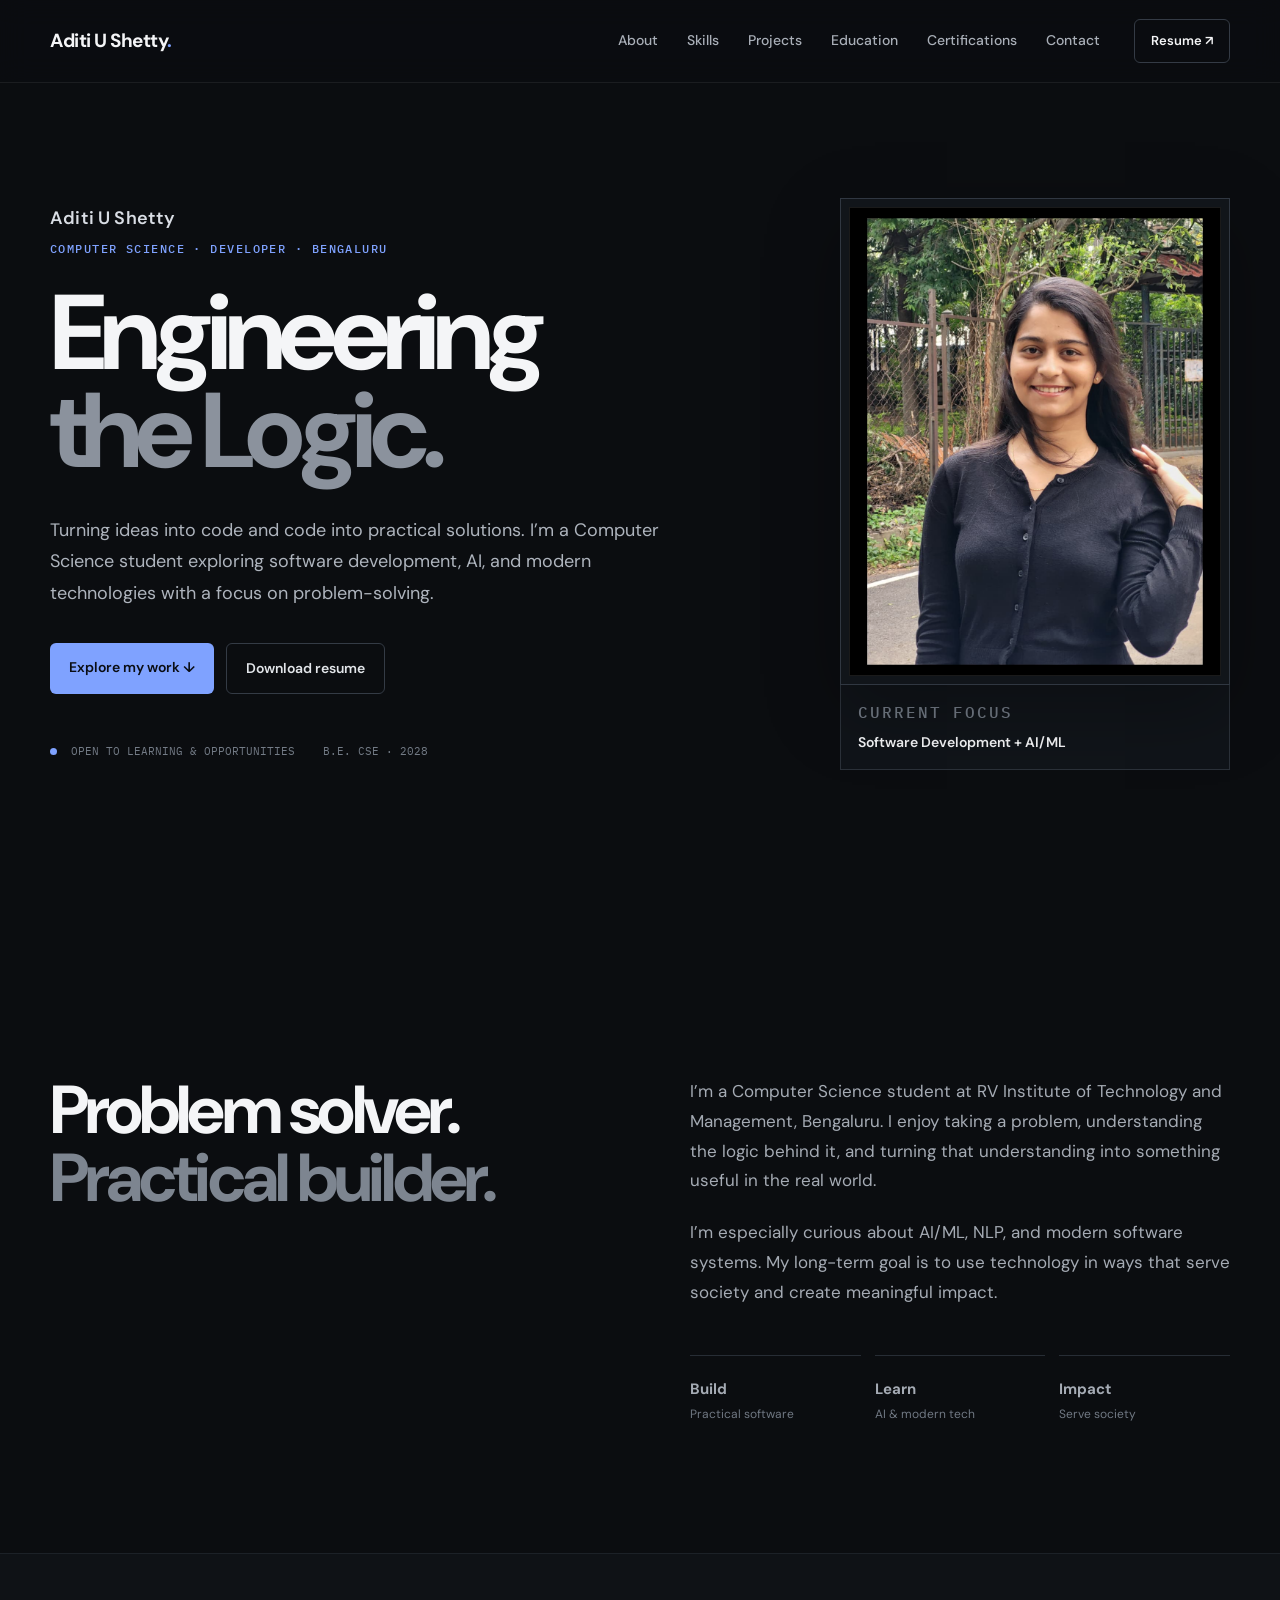
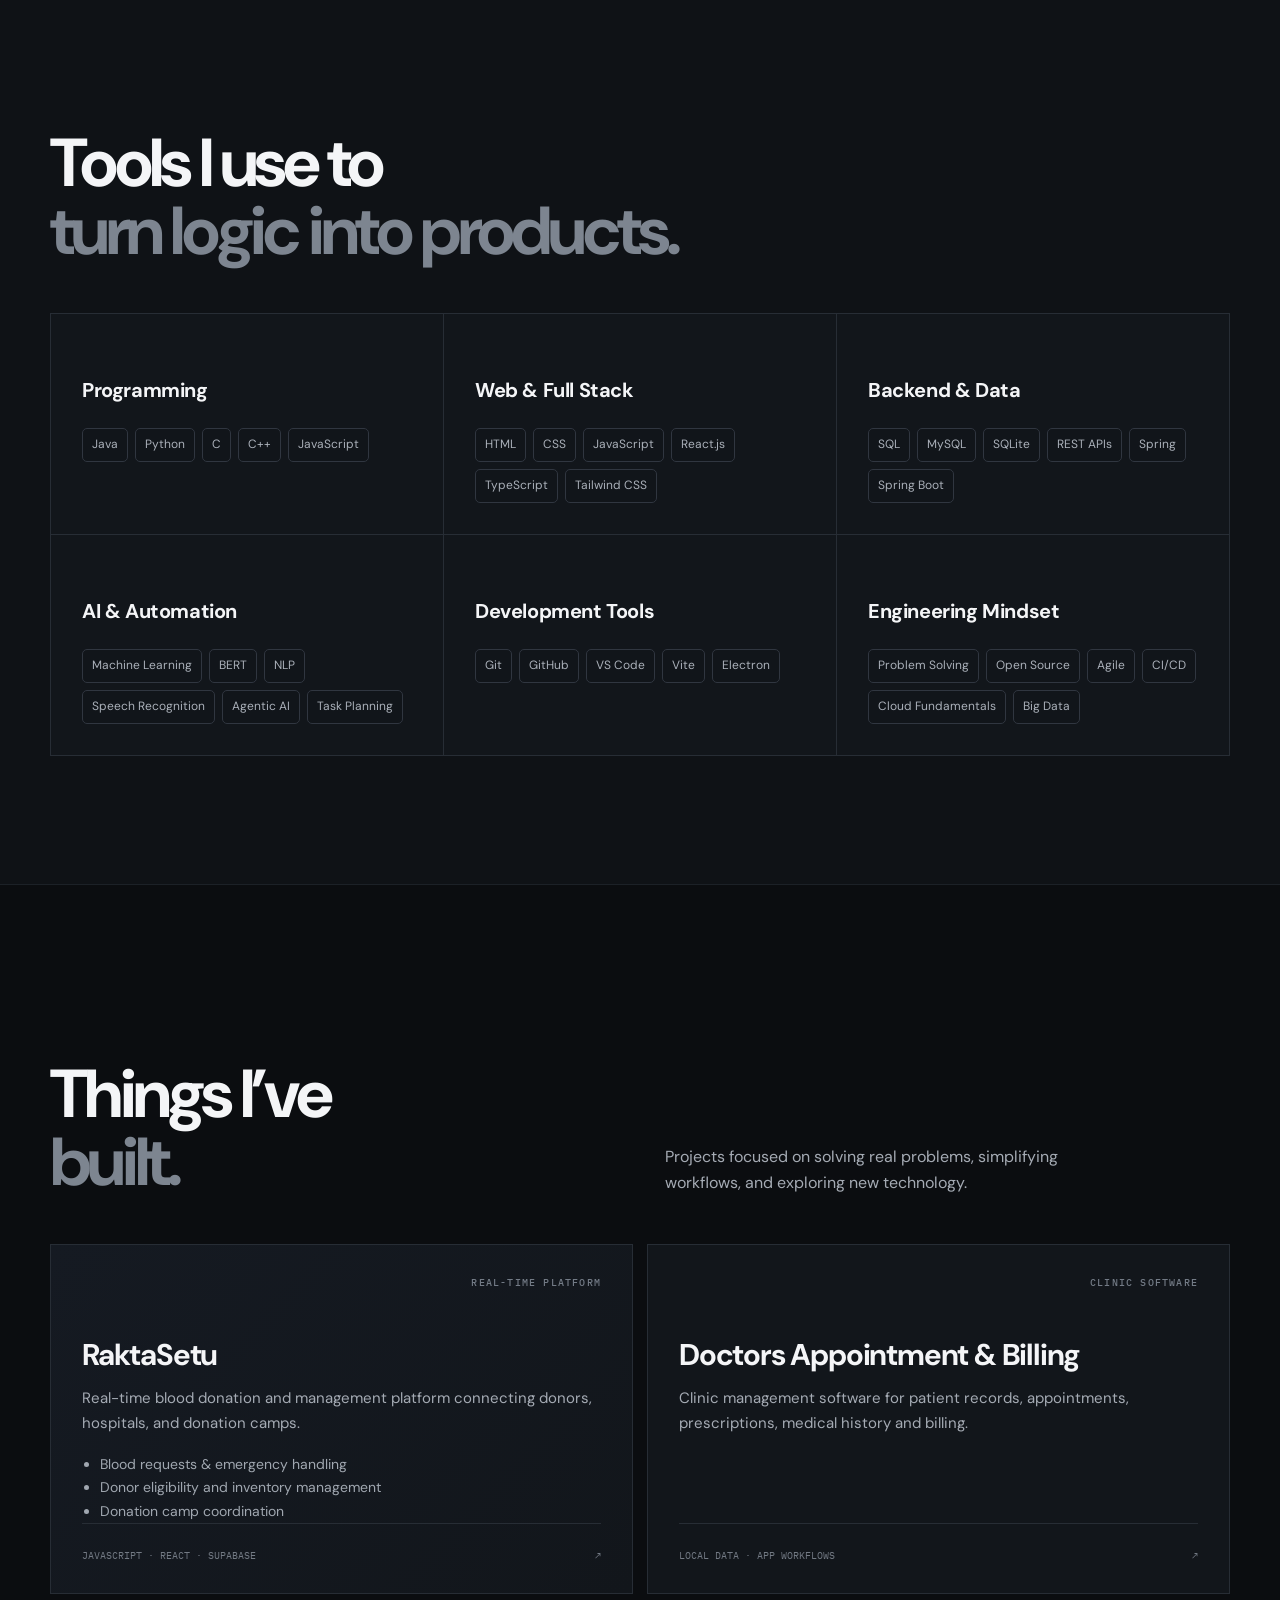
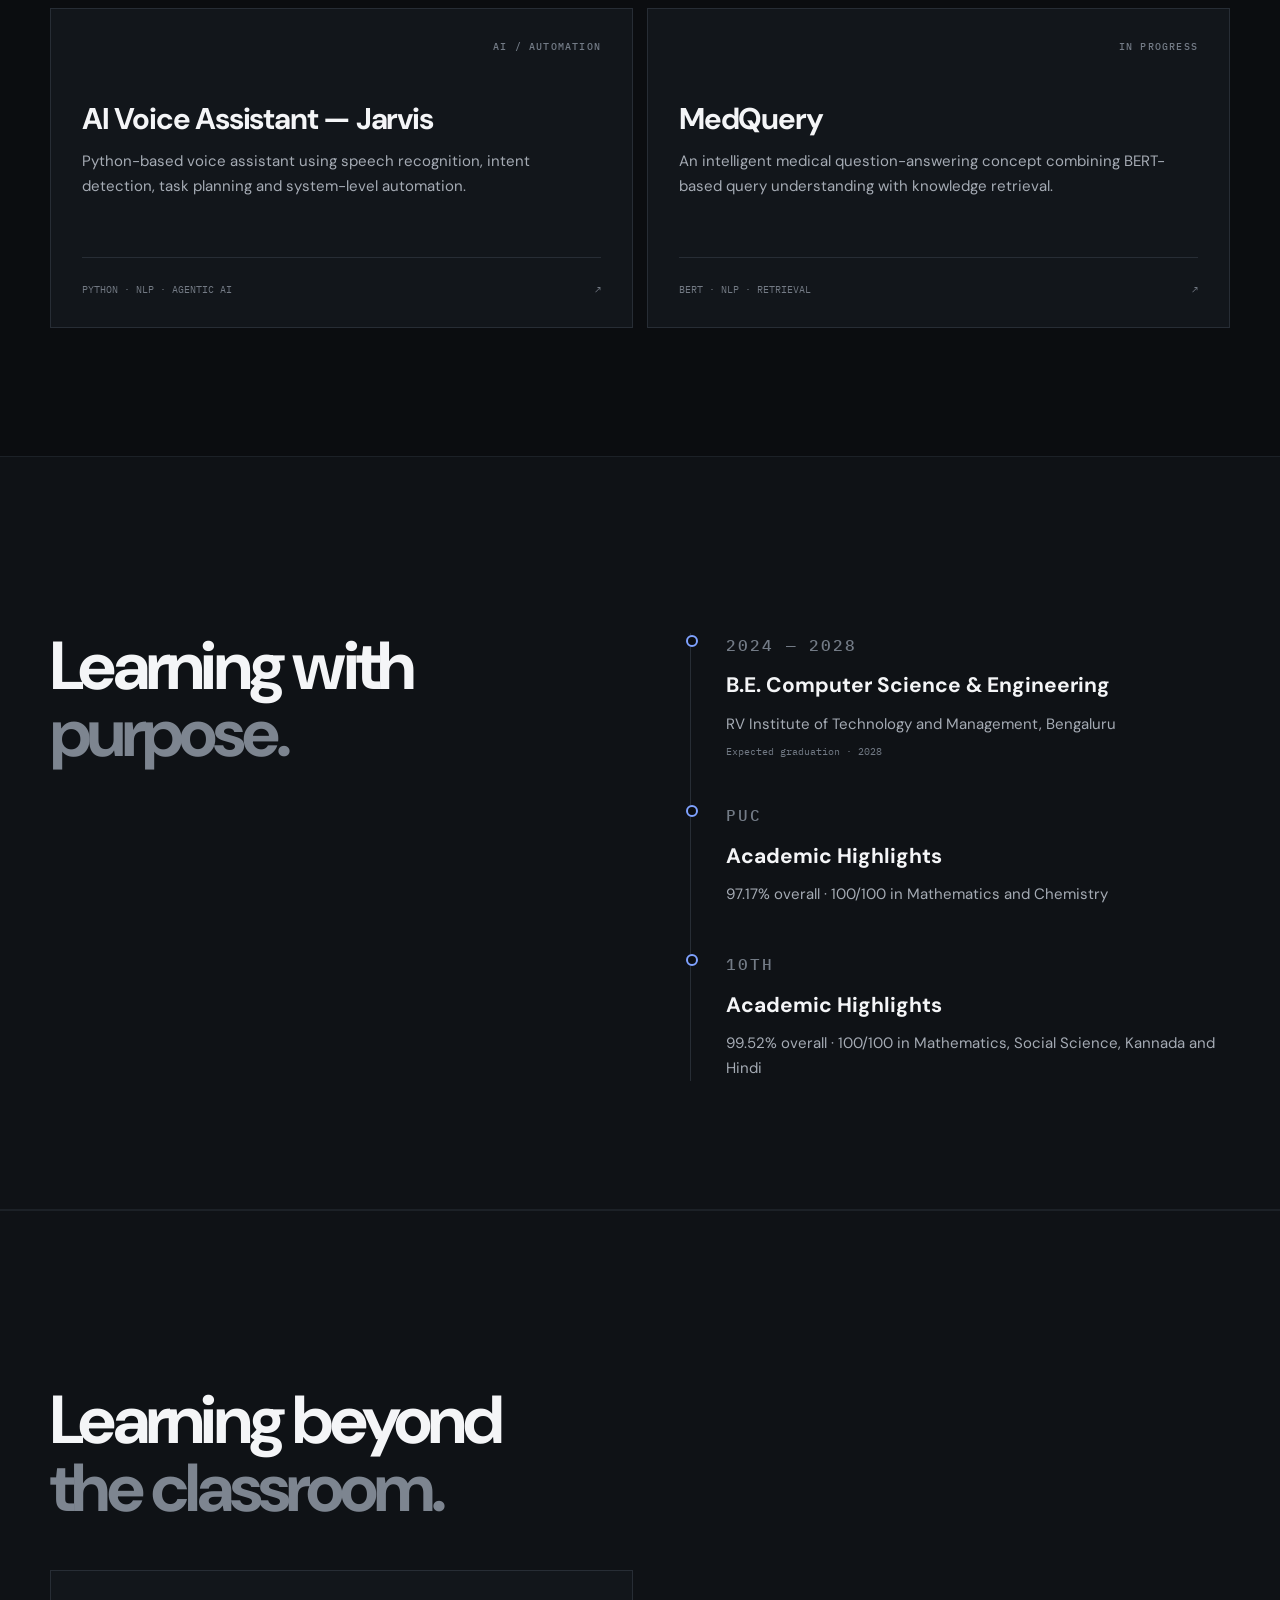
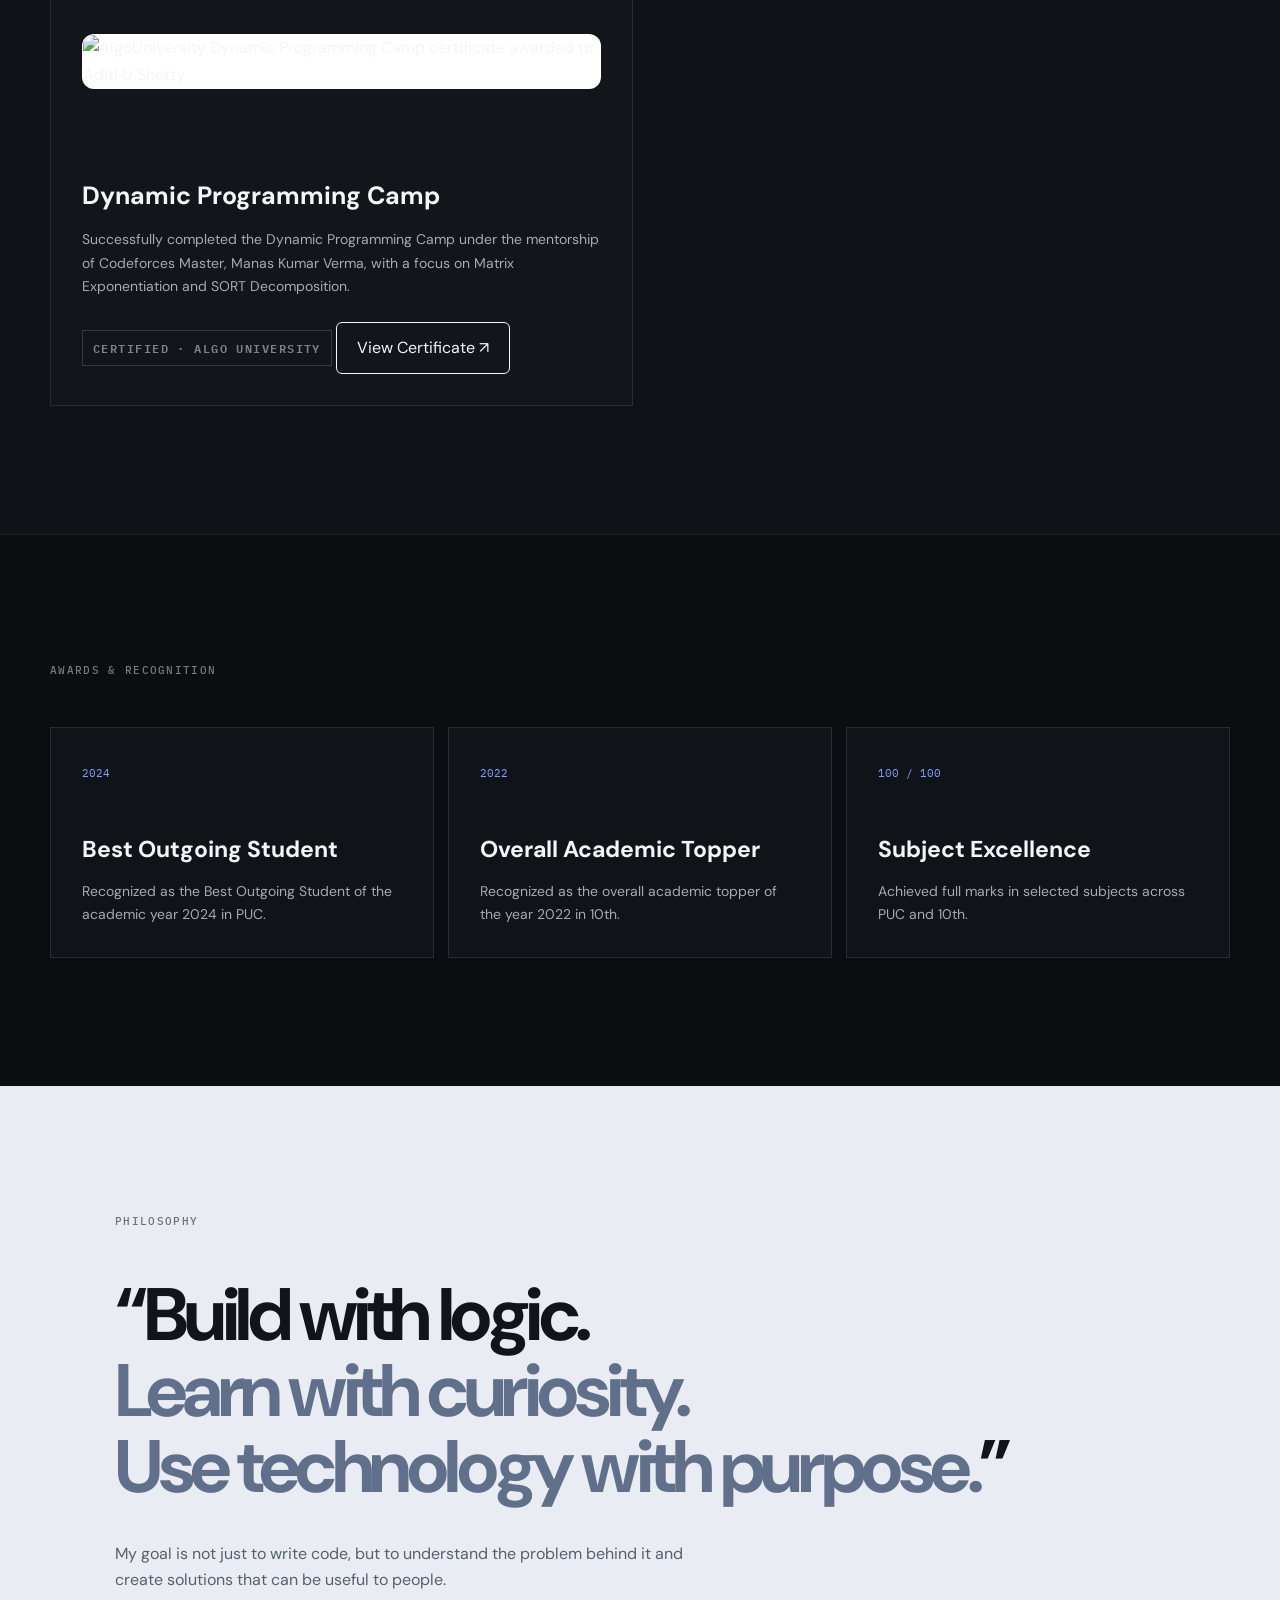
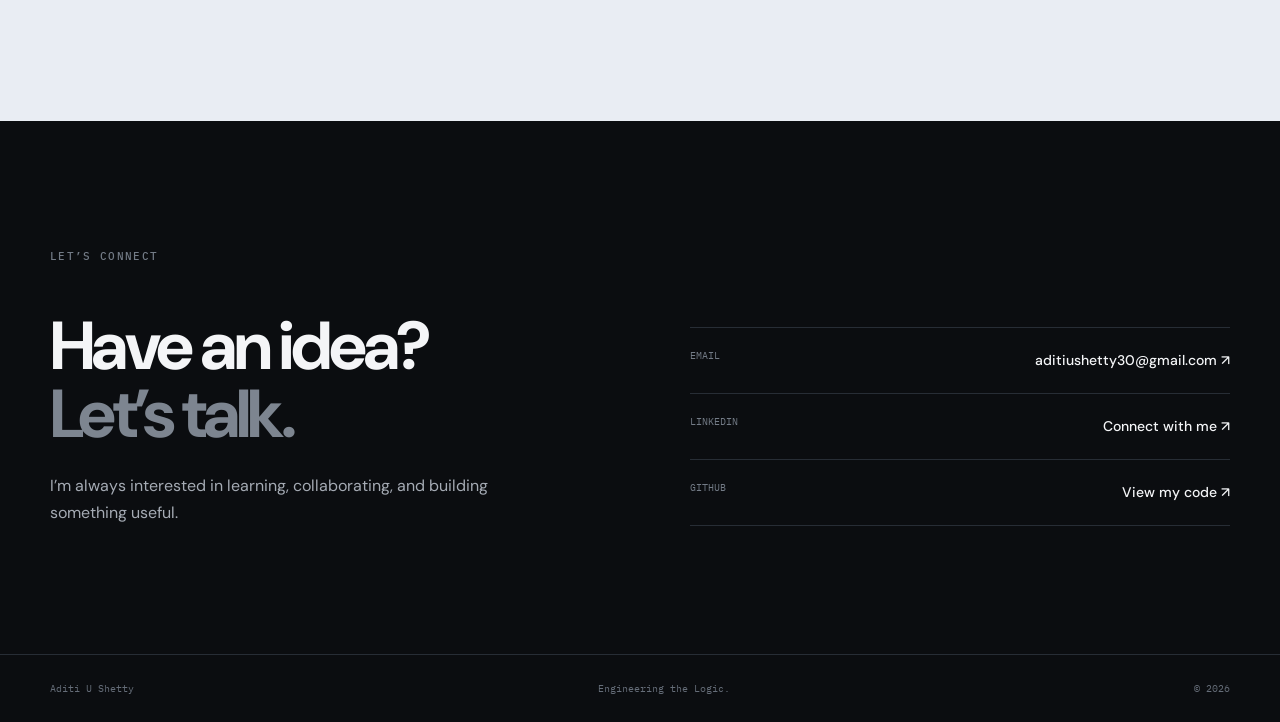
==== index.html @ 5ce0d996 "Add files via upload" ====
<!DOCTYPE html>
<html lang="en">
<head>
  <meta charset="UTF-8">
  <meta name="viewport" content="width=device-width, initial-scale=1.0">
  <meta name="description" content="Aditi U Shetty — Computer Science student and developer building practical software solutions.">
  <title>Aditi U Shetty | Developer</title>
  <link rel="preconnect" href="https://fonts.googleapis.com">
  <link rel="preconnect" href="https://fonts.gstatic.com" crossorigin>
  <link href="https://fonts.googleapis.com/css2?family=IBM+Plex+Mono:wght@400;500&family=DM+Sans:wght@400;500;600;700&display=swap" rel="stylesheet">
  <link rel="stylesheet" href="style.css">
</head>
<body>
  <div class="noise"></div>

  <header class="nav-wrap">
    <nav class="nav container">
      <a class="brand" href="#home">Aditi U Shetty<span>.</span></a>
      <button class="menu-btn" aria-label="Open navigation">☰</button>
      <div class="nav-links">
        <a href="#about">About</a>
        <a href="#skills">Skills</a>
        <a href="#projects">Projects</a>
        <a href="#education">Education</a>
        <a href="#certifications">Certifications</a>
        <a href="#contact">Contact</a>
      </div>
      <a class="nav-resume" href="Aditi_U_Shetty_Resume.pdf" download>Resume ↗</a>
    </nav>
  </header>

  <main>
    <section id="home" class="hero container">
      <div class="hero-copy reveal">
        <p class="hero-name">Aditi U Shetty</p>
        <p class="eyebrow">COMPUTER SCIENCE · DEVELOPER · BENGALURU</p>
        <h1>Engineering<br><span>the Logic.</span></h1>
        <p class="hero-text">
          Turning ideas into code and code into practical solutions.
          I’m a Computer Science student exploring software development,
          AI, and modern technologies with a focus on problem-solving.
        </p>
        <div class="hero-actions">
          <a class="button primary" href="#projects">Explore my work <span>↓</span></a>
          <a class="button ghost" href="Aditi_U_Shetty_Resume.pdf" download>Download resume</a>
        </div>
        <div class="hero-meta">
          <span><i></i> Open to learning & opportunities</span>
          <span>B.E. CSE · 2028</span>
        </div>
      </div>

      <div class="hero-side reveal">
        <div class="profile-frame">
          <div class="profile-photo">
            <img src="profile.jpg" alt="Aditi U Shetty">
          </div>
        </div>
        <div class="mini-card">
          <span class="mini-label">CURRENT FOCUS</span>
          <strong>Software Development + AI/ML</strong>
        </div>
      </div>
    </section>

    <section id="about" class="section container">
      <div class="section-label"></div>
      <div class="about-grid">
        <div>
          <h2>Problem solver.<br><em>Practical builder.</em></h2>
        </div>
        <div class="about-copy">
          <p>
            I’m a Computer Science student at RV Institute of Technology and Management,
            Bengaluru. I enjoy taking a problem, understanding the logic behind it,
            and turning that understanding into something useful in the real world.
          </p>
          <p>
            I’m especially curious about AI/ML, NLP, and modern software systems.
            My long-term goal is to use technology in ways that serve society and create
            meaningful impact.
          </p>
          <div class="about-facts">
            <div><span></span><strong>Build</strong><small>Practical software</small></div>
            <div><span></span><strong>Learn</strong><small>AI & modern tech</small></div>
            <div><span></span><strong>Impact</strong><small>Serve society</small></div>
          </div>
        </div>
      </div>
    </section>

    <section id="skills" class="section section-alt">
      <div class="container">
        <div class="section-label"></div>
        <div class="section-heading">
          <h2>Tools I use to<br><em>turn logic into products.</em></h2>
        </div>

        <div class="skill-grid">
          <article class="skill-card reveal">
            <span class="card-num"></span>
            <h3>Programming</h3>
            <div class="tags"><span>Java</span><span>Python</span><span>C</span><span>C++</span><span>JavaScript</span></div>
          </article>
          <article class="skill-card reveal">
            <span class="card-num"></span>
            <h3>Web & Full Stack</h3>
            <div class="tags"><span>HTML</span><span>CSS</span><span>JavaScript</span><span>React.js</span><span>TypeScript</span><span>Tailwind CSS</span></div>
          </article>
          <article class="skill-card reveal">
            <span class="card-num"></span>
            <h3>Backend & Data</h3>
            <div class="tags"><span>SQL</span><span>MySQL</span><span>SQLite</span><span>REST APIs</span><span>Spring</span><span>Spring Boot</span></div>
          </article>
          <article class="skill-card reveal">
            <span class="card-num"></span>
            <h3>AI & Automation</h3>
            <div class="tags"><span>Machine Learning</span><span>BERT</span><span>NLP</span><span>Speech Recognition</span><span>Agentic AI</span><span>Task Planning</span></div>
          </article>
          <article class="skill-card reveal">
            <span class="card-num"></span>
            <h3>Development Tools</h3>
            <div class="tags"><span>Git</span><span>GitHub</span><span>VS Code</span><span>Vite</span><span>Electron</span></div>
          </article>
          <article class="skill-card reveal">
            <span class="card-num"></span>
            <h3>Engineering Mindset</h3>
            <div class="tags"><span>Problem Solving</span><span>Open Source</span><span>Agile</span><span>CI/CD</span><span>Cloud Fundamentals</span><span>Big Data</span></div>
          </article>
        </div>
      </div>
    </section>

    <section id="projects" class="section container">
      <div class="section-label"></div>
      <div class="section-heading project-heading">
        <div>
          <h2>Things I’ve<br><em>built.</em></h2>
        </div>
        <p>Projects focused on solving real problems, simplifying workflows, and exploring new technology.</p>
      </div>

      <div class="projects">
        <article class="project-card featured reveal">
          <div class="project-top"><span></span><span>REAL-TIME PLATFORM</span></div>
          <h3>RaktaSetu</h3>
          <p>Real-time blood donation and management platform connecting donors, hospitals, and donation camps.</p>
          <ul>
            <li>Blood requests & emergency handling</li>
            <li>Donor eligibility and inventory management</li>
            <li>Donation camp coordination</li>
          </ul>
          <div class="project-bottom"><span>JavaScript · React · Supabase</span><span>↗</span></div>
        </article>

        <article class="project-card reveal">
          <div class="project-top"><span></span><span>CLINIC SOFTWARE</span></div>
          <h3>Doctors Appointment & Billing</h3>
          <p>Clinic management software for patient records, appointments, prescriptions, medical history and billing.</p>
          <div class="project-bottom"><span>Local data · App workflows</span><span>↗</span></div>
        </article>

        <article class="project-card reveal">
          <div class="project-top"><span></span><span>AI / AUTOMATION</span></div>
          <h3>AI Voice Assistant — Jarvis</h3>
          <p>Python-based voice assistant using speech recognition, intent detection, task planning and system-level automation.</p>
          <div class="project-bottom"><span>Python · NLP · Agentic AI</span><span>↗</span></div>
        </article>

        <article class="project-card reveal">
          <div class="project-top"><span></span><span>IN PROGRESS</span></div>
          <h3>MedQuery</h3>
          <p>An intelligent medical question-answering concept combining BERT-based query understanding with knowledge retrieval.</p>
          <div class="project-bottom"><span>BERT · NLP · Retrieval</span><span>↗</span></div>
        </article>
      </div>
    </section>

    <section id="education" class="section section-alt">
      <div class="container">
        <div class="section-label"></div>
        <div class="education-grid">
          <div>
            <h2>Learning with<br><em>purpose.</em></h2>
          </div>
          <div class="timeline">
            <article>
              <span class="year">2024 — 2028</span>
              <h3>B.E. Computer Science & Engineering</h3>
              <p>RV Institute of Technology and Management, Bengaluru</p>
              <strong>Expected graduation · 2028</strong>
            </article>
            <article>
              <span class="year">PUC</span>
              <h3>Academic Highlights</h3>
              <p>97.17% overall · 100/100 in Mathematics and Chemistry</p>
            </article>
            <article>
              <span class="year">10TH</span>
              <h3>Academic Highlights</h3>
              <p>99.52% overall · 100/100 in Mathematics, Social Science, Kannada and Hindi</p>
            </article>
          </div>
        </div>
      </div>
    </section>


   <section id="certifications" class="section section-alt">
  <div class="container">
    <div class="section-label"></div>

    <div class="section-heading">
      <h2>Learning beyond<br><em>the classroom.</em></h2>
    </div>

    <div class="cert-grid">
      <article class="cert-card reveal">
        <span class="card-num"></span>

        <div class="cert-image">
          <img
            src="dpcamp_certificate.png"
            alt="AlgoUniversity Dynamic Programming Camp certificate awarded to AditI U Shetty"
          />
        </div>

        <div class="cert-content">
          <h3>Dynamic Programming Camp</h3>

          <p>
            Successfully completed the Dynamic Programming Camp under the
            mentorship of Codeforces Master, Manas Kumar Verma, with a focus on
            Matrix Exponentiation and SORT Decomposition.
          </p>

          <span class="cert-status">CERTIFIED · ALGO UNIVERSITY</span>

          <a
            href="dpcamp_certificate.png"
            target="_blank"
            rel="noopener noreferrer"
            class="cert-btn"
          >
            View Certificate ↗
          </a>
        </div>
      </article>
    </div>
  </div>
</section>


    <section class="section container">
      <div class="section-label">AWARDS & RECOGNITION</div>
      <div class="recognition-grid">
        <article class="award-card reveal">
          <span>2024</span>
          <h3>Best Outgoing Student</h3>
          <p>Recognized as the Best Outgoing Student of the academic year 2024 in PUC.</p>
        </article>
        <article class="award-card reveal">
          <span>2022</span>
          <h3>Overall Academic Topper</h3>
          <p>Recognized as the overall academic topper of the year 2022 in 10th.</p>
        </article>
        <article class="award-card reveal">
          <span>100 / 100</span>
          <h3>Subject Excellence</h3>
          <p>Achieved full marks in selected subjects across PUC and 10th.</p>
        </article>
      </div>
    </section>

    <section class="section philosophy">
      <div class="container philosophy-inner">
        <div class="section-label"> PHILOSOPHY</div>
        <blockquote>“Build with logic.<br><em>Learn with curiosity.<br>Use technology with purpose.</em>”</blockquote>
        <p>My goal is not just to write code, but to understand the problem behind it and create solutions that can be useful to people.</p>
      </div>
    </section>

    <section id="contact" class="section contact container">
      <div class="section-label"> LET’S CONNECT</div>
      <div class="contact-grid">
        <div>
          <h2>Have an idea?<br><em>Let’s talk.</em></h2>
          <p>I’m always interested in learning, collaborating, and building something useful.</p>
        </div>
        <div class="contact-links">
          <a href="mailto:aditiushetty30@gmail.com"><span>Email</span><strong>aditiushetty30@gmail.com ↗</strong></a>
          <a href="https://www.linkedin.com/in/aditi-u-shetty-53a20434a/" target="_blank" rel="noopener"><span>LinkedIn</span><strong>Connect with me ↗</strong></a>
          <a href="https://github.com/aditiushetty" target="_blank" rel="noopener"><span>GitHub</span><strong>View my code ↗</strong></a>
        </div>
      </div>
    </section>
  </main>

  <footer class="footer">
    <div class="container footer-inner">
      <span>Aditi U Shetty</span>
      <span>Engineering the Logic.</span>
      <span>© <span id="year"></span></span>
    </div>
  </footer>

  <script src="script.js"></script>
</body>
</html>
---- style.css ----
*{box-sizing:border-box;margin:0;padding:0}

:root{
  --bg:#0b0d10;
  --panel:#12161b;
  --panel2:#0f1216;
  --text:#f4f5f7;
  --muted:#a5abb4;
  --soft:#737b86;
  --line:#272d35;
  --accent:#7fa2ff;
  --accent-soft:#a9bfff;
}

html{scroll-behavior:smooth}
body{
  font-family:"DM Sans",Arial,sans-serif;
  background:var(--bg);
  color:var(--text);
  line-height:1.65;
  overflow-x:hidden;
}
a{color:inherit;text-decoration:none}
.container{width:min(1180px,calc(100% - 64px));margin:auto}

/* Clean background — intentionally no heavy texture */
.noise{display:none}

.nav-wrap{
  position:sticky;
  top:0;
  z-index:15;
  background:rgba(11,13,16,.94);
  backdrop-filter:blur(14px);
  border-bottom:1px solid rgba(255,255,255,.07);
}
.nav{
  min-height:82px;
  display:flex;
  align-items:center;
  gap:34px;
}
.brand{
  font-size:19px;
  font-weight:700;
  letter-spacing:-.025em;
  margin-right:auto;
  white-space:nowrap;
}
.brand span{color:var(--accent)}
.nav-links{display:flex;gap:29px}
.nav-links a{
  font-size:14px;
  font-weight:500;
  color:#a9afb8;
  transition:.2s ease;
}
.nav-links a:hover{color:#fff}
.nav-resume{
  font-size:13px;
  font-weight:600;
  border:1px solid #343b45;
  padding:10px 16px;
  border-radius:6px;
  transition:.2s ease;
}
.nav-resume:hover{border-color:var(--accent);color:var(--accent)}
.menu-btn{display:none;background:none;border:0;color:#fff;font-size:24px}

/* HERO */
.hero{
  min-height:calc(100vh - 82px);
  display:grid;
  grid-template-columns:minmax(0,1.18fr) minmax(320px,.82fr);
  gap:80px;
  align-items:center;
  padding-top:72px;
  padding-bottom:88px;
}
.hero-copy{max-width:760px}
.hero-name{
  font-size:18px;
  line-height:1.2;
  font-weight:600;
  letter-spacing:.01em;
  color:#d9dde4;
  margin-bottom:12px;
}
.eyebrow,.section-label,.mini-label,.project-top,.year{
  font-family:"IBM Plex Mono",monospace;
  font-weight:500;
  line-height:1.4;
  letter-spacing:.12em;
  color:var(--soft);
}
.eyebrow{
  font-size:12px;
  color:var(--accent);
  margin-bottom:27px;
}
.hero h1{
  font-size:clamp(72px,8.3vw,116px);
  line-height:.92;
  letter-spacing:-.065em;
  font-weight:700;
}
.hero h1 span{
  color:#8b929d;
  -webkit-text-stroke:0;
}
.hero-text{
  max-width:650px;
  color:#aeb4bd;
  font-size:18px;
  line-height:1.75;
  margin-top:34px;
}
.hero-actions{
  display:flex;
  gap:12px;
  margin-top:34px;
}
.button{
  padding:13px 19px;
  border-radius:6px;
  font-size:14px;
  font-weight:600;
  transition:.2s ease;
}
.primary{background:var(--accent);color:#0a0d13}
.primary:hover{background:var(--accent-soft);transform:translateY(-1px)}
.ghost{border:1px solid #343b45;color:#e2e5e9}
.ghost:hover{border-color:#69717d;background:#15191f}
.hero-meta{
  display:flex;
  gap:28px;
  margin-top:48px;
  font-family:"IBM Plex Mono",monospace;
  font-size:11px;
  color:#737b86;
  text-transform:uppercase;
}
.hero-meta i{
  display:inline-block;
  width:7px;
  height:7px;
  background:var(--accent);
  border-radius:50%;
  margin-right:7px;
}

.hero-side{justify-self:end;width:min(390px,100%)}
.profile-frame{
  aspect-ratio:4/5;
  border:1px solid #303741;
  padding:8px;
  background:#11151a;
  position:relative;
  box-shadow:0 24px 70px rgba(0,0,0,.28);
}
.profile-frame:after{
  content:"";
  position:absolute;
  inset:8px;
  border:1px solid rgba(255,255,255,.1);
  pointer-events:none;
}
.profile-photo{
  height:100%;
  overflow:hidden;
  background:#111;
}
.profile-photo img{
  width:100%;
  height:100%;
  display:block;
  object-fit:cover;
  object-position:center top;
  filter:saturate(.9) contrast(1.02);
}
.mini-card{
  border:1px solid #2b3139;
  border-top:0;
  padding:15px 17px;
  background:#101419;
}
.mini-card strong{
  display:block;
  margin-top:5px;
  font-size:14px;
  font-weight:600;
}

/* SECTIONS */
.section{padding:128px 0}
.section-alt{
  background:var(--panel2);
  border-top:1px solid #1c2127;
  border-bottom:1px solid #1c2127;
}
.section-label{
  font-size:11px;
  margin-bottom:48px;
  color:#737b86;
}
h2{
  font-size:clamp(48px,5.3vw,72px);
  line-height:1;
  letter-spacing:-.055em;
  font-weight:700;
}
h2 em{font-style:normal;color:#7d8590}

/* ABOUT */
.about-grid,.education-grid,.contact-grid{
  display:grid;
  grid-template-columns:1fr 1fr;
  gap:100px;
}
.about-copy{max-width:620px;color:var(--muted)}
.about-copy p{
  font-size:17px;
  line-height:1.75;
}
.about-copy p+p{margin-top:22px}
.about-facts{
  display:grid;
  grid-template-columns:repeat(3,1fr);
  gap:14px;
  margin-top:48px;
}
.about-facts div{
  border-top:1px solid var(--line);
  padding-top:13px;
}
.about-facts span{
  font:11px "IBM Plex Mono";
  color:var(--accent);
}
.about-facts strong,.about-facts small{display:block}
.about-facts strong{font-size:15px;margin-top:8px}
.about-facts small{font-size:12px;color:#707883;margin-top:3px}

/* SKILLS */
.section-heading{margin-bottom:48px}
.skill-grid{
  display:grid;
  grid-template-columns:repeat(3,1fr);
  gap:1px;
  background:var(--line);
  border:1px solid var(--line);
}
.skill-card{
  background:var(--panel);
  padding:31px;
  min-height:205px;
  position:relative;
  transition:.2s ease;
}
.skill-card:hover{background:#161a20}
.card-num{
  font:10px "IBM Plex Mono";
  color:#69717b;
}
.skill-card h3{
  font-size:20px;
  margin:29px 0 21px;
  letter-spacing:-.02em;
}
.tags{display:flex;flex-wrap:wrap;gap:7px}
.tags span{
  border:1px solid #303640;
  border-radius:5px;
  padding:6px 9px;
  color:#aab0b9;
  font-size:12px;
  background:#11151a;
}

/* PROJECTS */
.project-heading{
  display:grid;
  grid-template-columns:1fr 1fr;
  align-items:end;
  gap:50px;
}
.project-heading p{
  color:var(--muted);
  max-width:460px;
  font-size:16px;
}
.projects{
  display:grid;
  grid-template-columns:repeat(2,1fr);
  gap:14px;
}
.project-card{
  background:var(--panel);
  border:1px solid var(--line);
  padding:31px;
  min-height:320px;
  display:flex;
  flex-direction:column;
  transition:.25s ease;
}
.project-card:hover{
  transform:translateY(-3px);
  border-color:#48515d;
}
.project-card.featured{
  background:linear-gradient(135deg,#151a22,#12161b);
}
.project-top{
  display:flex;
  justify-content:space-between;
  font-size:10px;
}
.project-card h3{
  font-size:30px;
  letter-spacing:-.04em;
  line-height:1.15;
  margin:48px 0 13px;
}
.project-card p{
  color:var(--muted);
  font-size:15px;
  line-height:1.65;
  max-width:560px;
}
.project-card ul{
  padding-left:18px;
  color:#a0a7b0;
  font-size:14px;
  margin-top:18px;
}
.project-bottom{
  margin-top:auto;
  padding-top:25px;
  border-top:1px solid var(--line);
  display:flex;
  justify-content:space-between;
  gap:20px;
  color:#737a84;
  font:10px "IBM Plex Mono";
  text-transform:uppercase;
}

/* EDUCATION */
.timeline{
  border-left:1px solid var(--line);
  padding-left:35px;
}
.timeline article{
  position:relative;
  padding-bottom:45px;
}
.timeline article:last-child{padding-bottom:0}
.timeline article:before{
  content:"";
  position:absolute;
  left:-40px;
  top:2px;
  width:8px;
  height:8px;
  border:2px solid var(--accent);
  background:var(--bg);
  border-radius:50%;
}
.timeline h3{font-size:21px;margin:9px 0}
.timeline p{color:var(--muted);font-size:15px}
.timeline strong{
  display:block;
  color:#717984;
  font:10px "IBM Plex Mono";
  margin-top:9px;
}

/* CERTIFICATIONS */
.cert-grid{
  display:grid;
  grid-template-columns:repeat(2,1fr);
  gap:14px;
}
.cert-card{
  background:var(--panel);
  border:1px solid var(--line);
  padding:31px;
  min-height:245px;
  position:relative;
  transition:.2s ease;
}
.cert-card:hover{border-color:#48515d}
.cert-card h3{font-size:25px;margin:46px 0 10px}
.cert-card p{color:var(--muted);font-size:14px}
.cert-status{
  display:inline-block;
  margin-top:26px;
  border:1px solid #343b45;
  padding:7px 10px;
  color:#7b838e;
  font:9px "IBM Plex Mono";
  letter-spacing:.08em;
}

/* RECOGNITION */
.recognition-grid{
  display:grid;
  grid-template-columns:repeat(3,1fr);
  gap:14px;
}
.award-card{
  border:1px solid var(--line);
  padding:31px;
  min-height:230px;
  background:#101419;
}
.award-card span{font:11px "IBM Plex Mono";color:var(--accent)}
.award-card h3{font-size:23px;margin:46px 0 11px}
.award-card p{color:var(--muted);font-size:14px}

/* PHILOSOPHY */
.philosophy{
  background:#e9edf3;
  color:#11151b;
}
.philosophy .section-label{color:#69717c}
.philosophy-inner{max-width:1050px}
.philosophy blockquote{
  font-size:clamp(44px,5.8vw,76px);
  line-height:1.02;
  letter-spacing:-.06em;
  font-weight:700;
}
.philosophy blockquote em{
  font-style:normal;
  color:#61708a;
}
.philosophy p{
  max-width:600px;
  margin-top:36px;
  color:#56606d;
  font-size:16px;
}

/* CONTACT */
.contact-grid{align-items:end}
.contact-grid>div>p{
  color:var(--muted);
  margin-top:25px;
  max-width:450px;
  font-size:16px;
}
.contact-links{border-top:1px solid var(--line)}
.contact-links a{
  display:flex;
  justify-content:space-between;
  gap:20px;
  padding:21px 0;
  border-bottom:1px solid var(--line);
  font-size:14px;
}
.contact-links span{
  color:#737b86;
  font:10px "IBM Plex Mono";
  text-transform:uppercase;
}
.contact-links strong{font-weight:500}
.contact-links a:hover strong{color:var(--accent)}

/* FOOTER */
.footer{
  border-top:1px solid var(--line);
  padding:27px 0;
  color:#656d78;
  font:10px "IBM Plex Mono";
}
.footer-inner{
  display:flex;
  justify-content:space-between;
  gap:20px;
}

/* REVEAL */
.reveal{
  opacity:0;
  transform:translateY(18px);
  transition:opacity .7s ease,transform .7s ease;
}
.reveal.visible{opacity:1;transform:none}

/* RESPONSIVE */
@media(max-width:900px){
  .nav-links{display:none}
  .menu-btn{display:block}
  .nav.menu-open .nav-links{
    display:flex;
    position:absolute;
    top:82px;
    left:0;
    right:0;
    background:#0b0d10;
    padding:22px 32px;
    flex-direction:column;
    border-bottom:1px solid var(--line);
  }
  .hero{
    grid-template-columns:1fr;
    gap:55px;
  }
  .hero-side{
    justify-self:start;
    width:min(340px,100%);
  }
  .about-grid,.education-grid,.contact-grid,.project-heading{
    grid-template-columns:1fr;
    gap:50px;
  }
  .skill-grid{grid-template-columns:1fr 1fr}
  .projects{grid-template-columns:1fr}
  .recognition-grid{grid-template-columns:1fr}
  .section{padding:96px 0}
}

@media(max-width:560px){
  .container{width:min(100% - 32px,1180px)}
  .nav{min-height:70px}
  .nav-resume{display:none}
  .nav.menu-open .nav-links{top:70px}
  .hero{
    min-height:auto;
    padding-top:65px;
  }
  .hero-name{font-size:16px}
  .hero h1{font-size:64px}
  .hero-text{font-size:16px}
  .hero-actions{flex-direction:column;align-items:stretch}
  .hero-meta{flex-direction:column;gap:10px}
  .skill-grid,.cert-grid{grid-template-columns:1fr}
  .about-facts{grid-template-columns:1fr}
  .footer-inner{flex-direction:column}
  .section{padding:78px 0}
  h2{font-size:48px}
}
.cert-card {
  position: relative;
  overflow: hidden;
}

.cert-image {
  margin: 2rem 0;
  border: 1px solid rgba(255, 255, 255, 0.12);
  border-radius: 12px;
  overflow: hidden;
  background: #fff;
}

.cert-image img {
  display: block;
  width: 100%;
  height: auto;
  transition: transform 0.4s ease;
}

.cert-card:hover .cert-image img {
  transform: scale(1.02);
}

.cert-content {
  padding-top: 0.5rem;
}

.cert-content h3 {
  margin-bottom: 0.75rem;
}

.cert-status {
  display: inline-block;
  margin-top: 1rem;
  font-size: 0.75rem;
  letter-spacing: 0.12em;
  font-weight: 600;
}

.cert-btn {
  display: inline-block;
  margin-top: 1.5rem;
  padding: 0.75rem 1.25rem;
  border: 1px solid currentColor;
  border-radius: 6px;
  text-decoration: none;
  transition: all 0.25s ease;
}

.cert-btn:hover {
  background: #fff;
  color: #111;
}
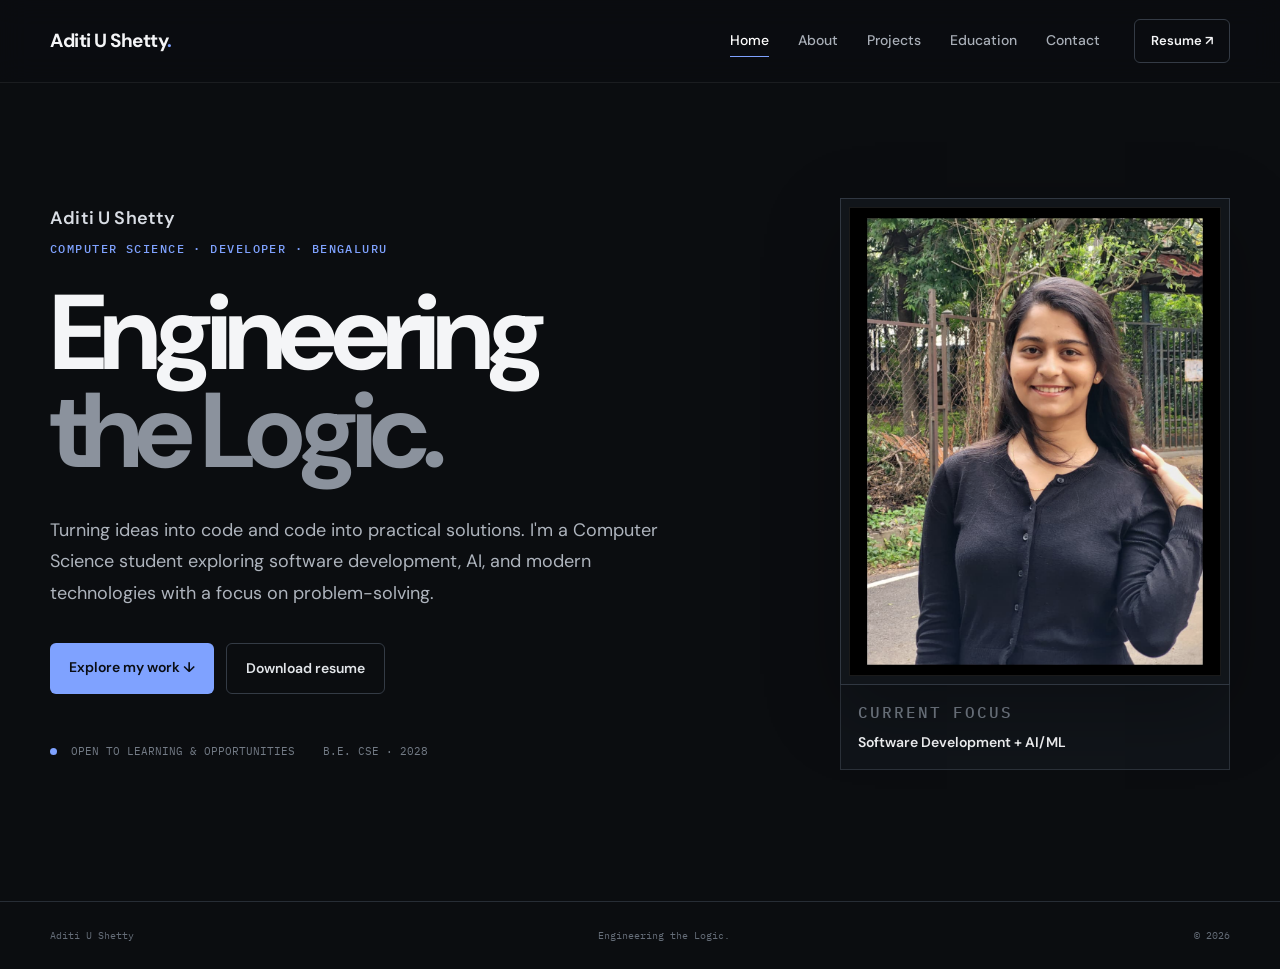
==== commit 1d83dfc3: "Add files via upload" ====
--- a/index.html
+++ b/index.html
@@ -15,15 +15,14 @@
 
   <header class="nav-wrap">
     <nav class="nav container">
-      <a class="brand" href="#home">Aditi U Shetty<span>.</span></a>
+      <a class="brand" href="index.html">Aditi U Shetty<span>.</span></a>
       <button class="menu-btn" aria-label="Open navigation">☰</button>
       <div class="nav-links">
-        <a href="#about">About</a>
-        <a href="#skills">Skills</a>
-        <a href="#projects">Projects</a>
-        <a href="#education">Education</a>
-        <a href="#certifications">Certifications</a>
-        <a href="#contact">Contact</a>
+        <a href="index.html" class="nav-active">Home</a>
+        <a href="about.html">About</a>
+        <a href="projects.html">Projects</a>
+        <a href="education.html">Education</a>
+        <a href="contact.html">Contact</a>
       </div>
       <a class="nav-resume" href="Aditi_U_Shetty_Resume.pdf" download>Resume ↗</a>
     </nav>
@@ -37,11 +36,11 @@
         <h1>Engineering<br><span>the Logic.</span></h1>
         <p class="hero-text">
           Turning ideas into code and code into practical solutions.
-          I’m a Computer Science student exploring software development,
+          I'm a Computer Science student exploring software development,
           AI, and modern technologies with a focus on problem-solving.
         </p>
         <div class="hero-actions">
-          <a class="button primary" href="#projects">Explore my work <span>↓</span></a>
+          <a class="button primary" href="projects.html">Explore my work <span>↓</span></a>
           <a class="button ghost" href="Aditi_U_Shetty_Resume.pdf" download>Download resume</a>
         </div>
         <div class="hero-meta">
@@ -62,238 +61,6 @@
         </div>
       </div>
     </section>
-
-    <section id="about" class="section container">
-      <div class="section-label"></div>
-      <div class="about-grid">
-        <div>
-          <h2>Problem solver.<br><em>Practical builder.</em></h2>
-        </div>
-        <div class="about-copy">
-          <p>
-            I’m a Computer Science student at RV Institute of Technology and Management,
-            Bengaluru. I enjoy taking a problem, understanding the logic behind it,
-            and turning that understanding into something useful in the real world.
-          </p>
-          <p>
-            I’m especially curious about AI/ML, NLP, and modern software systems.
-            My long-term goal is to use technology in ways that serve society and create
-            meaningful impact.
-          </p>
-          <div class="about-facts">
-            <div><span></span><strong>Build</strong><small>Practical software</small></div>
-            <div><span></span><strong>Learn</strong><small>AI & modern tech</small></div>
-            <div><span></span><strong>Impact</strong><small>Serve society</small></div>
-          </div>
-        </div>
-      </div>
-    </section>
-
-    <section id="skills" class="section section-alt">
-      <div class="container">
-        <div class="section-label"></div>
-        <div class="section-heading">
-          <h2>Tools I use to<br><em>turn logic into products.</em></h2>
-        </div>
-
-        <div class="skill-grid">
-          <article class="skill-card reveal">
-            <span class="card-num"></span>
-            <h3>Programming</h3>
-            <div class="tags"><span>Java</span><span>Python</span><span>C</span><span>C++</span><span>JavaScript</span></div>
-          </article>
-          <article class="skill-card reveal">
-            <span class="card-num"></span>
-            <h3>Web & Full Stack</h3>
-            <div class="tags"><span>HTML</span><span>CSS</span><span>JavaScript</span><span>React.js</span><span>TypeScript</span><span>Tailwind CSS</span></div>
-          </article>
-          <article class="skill-card reveal">
-            <span class="card-num"></span>
-            <h3>Backend & Data</h3>
-            <div class="tags"><span>SQL</span><span>MySQL</span><span>SQLite</span><span>REST APIs</span><span>Spring</span><span>Spring Boot</span></div>
-          </article>
-          <article class="skill-card reveal">
-            <span class="card-num"></span>
-            <h3>AI & Automation</h3>
-            <div class="tags"><span>Machine Learning</span><span>BERT</span><span>NLP</span><span>Speech Recognition</span><span>Agentic AI</span><span>Task Planning</span></div>
-          </article>
-          <article class="skill-card reveal">
-            <span class="card-num"></span>
-            <h3>Development Tools</h3>
-            <div class="tags"><span>Git</span><span>GitHub</span><span>VS Code</span><span>Vite</span><span>Electron</span></div>
-          </article>
-          <article class="skill-card reveal">
-            <span class="card-num"></span>
-            <h3>Engineering Mindset</h3>
-            <div class="tags"><span>Problem Solving</span><span>Open Source</span><span>Agile</span><span>CI/CD</span><span>Cloud Fundamentals</span><span>Big Data</span></div>
-          </article>
-        </div>
-      </div>
-    </section>
-
-    <section id="projects" class="section container">
-      <div class="section-label"></div>
-      <div class="section-heading project-heading">
-        <div>
-          <h2>Things I’ve<br><em>built.</em></h2>
-        </div>
-        <p>Projects focused on solving real problems, simplifying workflows, and exploring new technology.</p>
-      </div>
-
-      <div class="projects">
-        <article class="project-card featured reveal">
-          <div class="project-top"><span></span><span>REAL-TIME PLATFORM</span></div>
-          <h3>RaktaSetu</h3>
-          <p>Real-time blood donation and management platform connecting donors, hospitals, and donation camps.</p>
-          <ul>
-            <li>Blood requests & emergency handling</li>
-            <li>Donor eligibility and inventory management</li>
-            <li>Donation camp coordination</li>
-          </ul>
-          <div class="project-bottom"><span>JavaScript · React · Supabase</span><span>↗</span></div>
-        </article>
-
-        <article class="project-card reveal">
-          <div class="project-top"><span></span><span>CLINIC SOFTWARE</span></div>
-          <h3>Doctors Appointment & Billing</h3>
-          <p>Clinic management software for patient records, appointments, prescriptions, medical history and billing.</p>
-          <div class="project-bottom"><span>Local data · App workflows</span><span>↗</span></div>
-        </article>
-
-        <article class="project-card reveal">
-          <div class="project-top"><span></span><span>AI / AUTOMATION</span></div>
-          <h3>AI Voice Assistant — Jarvis</h3>
-          <p>Python-based voice assistant using speech recognition, intent detection, task planning and system-level automation.</p>
-          <div class="project-bottom"><span>Python · NLP · Agentic AI</span><span>↗</span></div>
-        </article>
-
-        <article class="project-card reveal">
-          <div class="project-top"><span></span><span>IN PROGRESS</span></div>
-          <h3>MedQuery</h3>
-          <p>An intelligent medical question-answering concept combining BERT-based query understanding with knowledge retrieval.</p>
-          <div class="project-bottom"><span>BERT · NLP · Retrieval</span><span>↗</span></div>
-        </article>
-      </div>
-    </section>
-
-    <section id="education" class="section section-alt">
-      <div class="container">
-        <div class="section-label"></div>
-        <div class="education-grid">
-          <div>
-            <h2>Learning with<br><em>purpose.</em></h2>
-          </div>
-          <div class="timeline">
-            <article>
-              <span class="year">2024 — 2028</span>
-              <h3>B.E. Computer Science & Engineering</h3>
-              <p>RV Institute of Technology and Management, Bengaluru</p>
-              <strong>Expected graduation · 2028</strong>
-            </article>
-            <article>
-              <span class="year">PUC</span>
-              <h3>Academic Highlights</h3>
-              <p>97.17% overall · 100/100 in Mathematics and Chemistry</p>
-            </article>
-            <article>
-              <span class="year">10TH</span>
-              <h3>Academic Highlights</h3>
-              <p>99.52% overall · 100/100 in Mathematics, Social Science, Kannada and Hindi</p>
-            </article>
-          </div>
-        </div>
-      </div>
-    </section>
-
-
-   <section id="certifications" class="section section-alt">
-  <div class="container">
-    <div class="section-label"></div>
-
-    <div class="section-heading">
-      <h2>Learning beyond<br><em>the classroom.</em></h2>
-    </div>
-
-    <div class="cert-grid">
-      <article class="cert-card reveal">
-        <span class="card-num"></span>
-
-        <div class="cert-image">
-          <img
-            src="dpcamp_certificate.png"
-            alt="AlgoUniversity Dynamic Programming Camp certificate awarded to AditI U Shetty"
-          />
-        </div>
-
-        <div class="cert-content">
-          <h3>Dynamic Programming Camp</h3>
-
-          <p>
-            Successfully completed the Dynamic Programming Camp under the
-            mentorship of Codeforces Master, Manas Kumar Verma, with a focus on
-            Matrix Exponentiation and SORT Decomposition.
-          </p>
-
-          <span class="cert-status">CERTIFIED · ALGO UNIVERSITY</span>
-
-          <a
-            href="dpcamp_certificate.png"
-            target="_blank"
-            rel="noopener noreferrer"
-            class="cert-btn"
-          >
-            View Certificate ↗
-          </a>
-        </div>
-      </article>
-    </div>
-  </div>
-</section>
-
-
-    <section class="section container">
-      <div class="section-label">AWARDS & RECOGNITION</div>
-      <div class="recognition-grid">
-        <article class="award-card reveal">
-          <span>2024</span>
-          <h3>Best Outgoing Student</h3>
-          <p>Recognized as the Best Outgoing Student of the academic year 2024 in PUC.</p>
-        </article>
-        <article class="award-card reveal">
-          <span>2022</span>
-          <h3>Overall Academic Topper</h3>
-          <p>Recognized as the overall academic topper of the year 2022 in 10th.</p>
-        </article>
-        <article class="award-card reveal">
-          <span>100 / 100</span>
-          <h3>Subject Excellence</h3>
-          <p>Achieved full marks in selected subjects across PUC and 10th.</p>
-        </article>
-      </div>
-    </section>
-
-    <section class="section philosophy">
-      <div class="container philosophy-inner">
-        <div class="section-label"> PHILOSOPHY</div>
-        <blockquote>“Build with logic.<br><em>Learn with curiosity.<br>Use technology with purpose.</em>”</blockquote>
-        <p>My goal is not just to write code, but to understand the problem behind it and create solutions that can be useful to people.</p>
-      </div>
-    </section>
-
-    <section id="contact" class="section contact container">
-      <div class="section-label"> LET’S CONNECT</div>
-      <div class="contact-grid">
-        <div>
-          <h2>Have an idea?<br><em>Let’s talk.</em></h2>
-          <p>I’m always interested in learning, collaborating, and building something useful.</p>
-        </div>
-        <div class="contact-links">
-          <a href="mailto:aditiushetty30@gmail.com"><span>Email</span><strong>aditiushetty30@gmail.com ↗</strong></a>
-          <a href="https://www.linkedin.com/in/aditi-u-shetty-53a20434a/" target="_blank" rel="noopener"><span>LinkedIn</span><strong>Connect with me ↗</strong></a>
-          <a href="https://github.com/aditiushetty" target="_blank" rel="noopener"><span>GitHub</span><strong>View my code ↗</strong></a>
-        </div>
-      </div>
-    </section>
   </main>
 
   <footer class="footer">
--- a/style.css
+++ b/style.css
@@ -595,4 +595,19 @@
 .cert-btn:hover {
   background: #fff;
   color: #111;
-}+}
+
+/* ACTIVE NAV LINK */
+.nav-links a.nav-active {
+  color: #fff;
+  position: relative;
+}
+.nav-links a.nav-active::after {
+  content: "";
+  position: absolute;
+  bottom: -4px;
+  left: 0;
+  right: 0;
+  height: 1px;
+  background: var(--accent);
+}
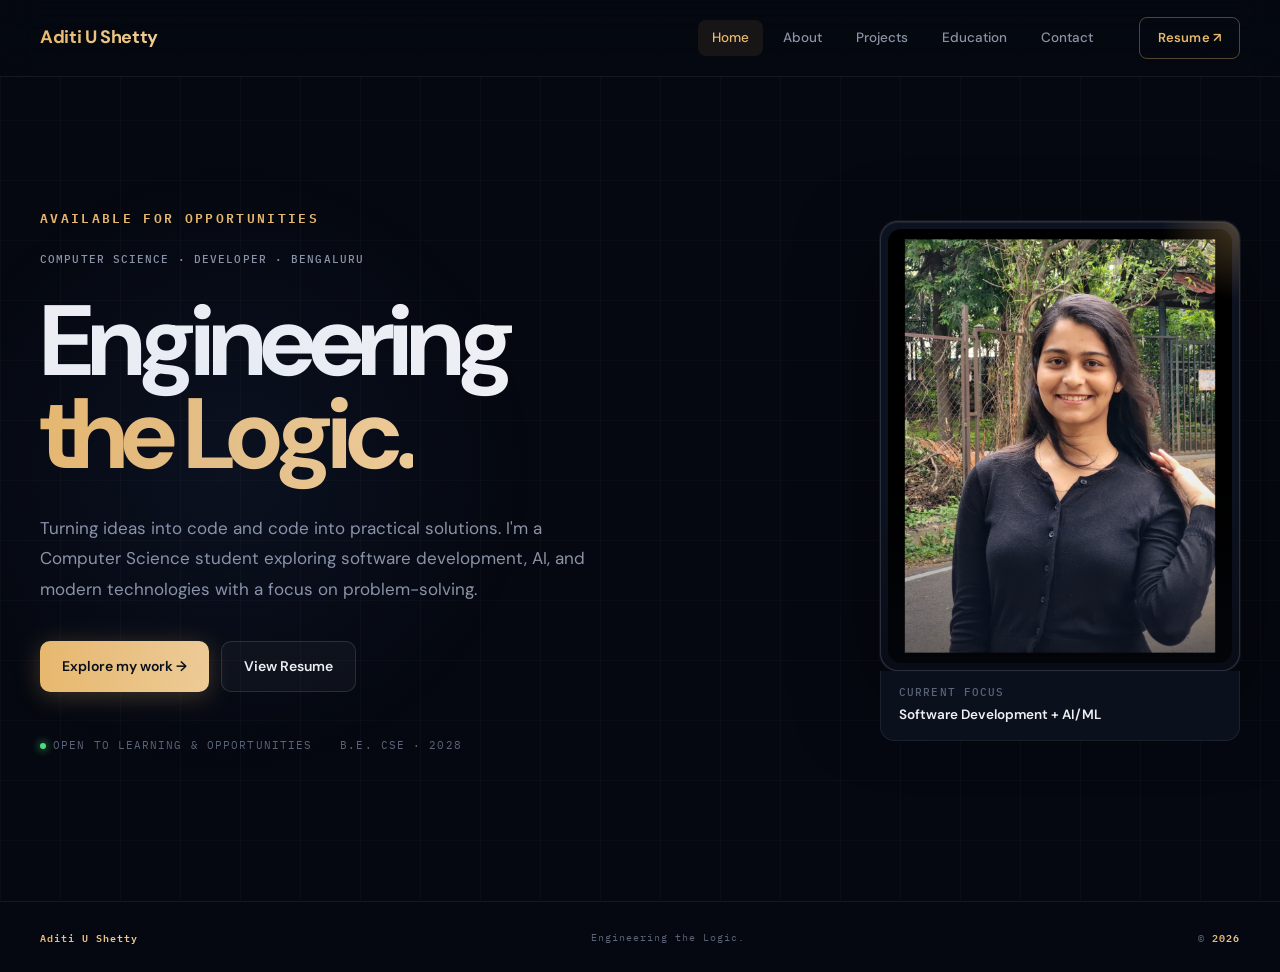
==== commit d8c903f9: "Add files via upload" ====
--- a/index.html
+++ b/index.html
@@ -7,15 +7,14 @@
   <title>Aditi U Shetty | Developer</title>
   <link rel="preconnect" href="https://fonts.googleapis.com">
   <link rel="preconnect" href="https://fonts.gstatic.com" crossorigin>
-  <link href="https://fonts.googleapis.com/css2?family=IBM+Plex+Mono:wght@400;500&family=DM+Sans:wght@400;500;600;700&display=swap" rel="stylesheet">
+  <link href="https://fonts.googleapis.com/css2?family=IBM+Plex+Mono:wght@400;500&family=DM+Sans:ital,wght@0,400;0,500;0,600;0,700;1,400&display=swap" rel="stylesheet">
   <link rel="stylesheet" href="style.css">
 </head>
 <body>
-  <div class="noise"></div>
 
   <header class="nav-wrap">
     <nav class="nav container">
-      <a class="brand" href="index.html">Aditi U Shetty<span>.</span></a>
+      <a class="brand" href="index.html">Aditi U Shetty</a>
       <button class="menu-btn" aria-label="Open navigation">☰</button>
       <div class="nav-links">
         <a href="index.html" class="nav-active">Home</a>
@@ -24,27 +23,27 @@
         <a href="education.html">Education</a>
         <a href="contact.html">Contact</a>
       </div>
-      <a class="nav-resume" href="Aditi_U_Shetty_Resume.pdf" download>Resume ↗</a>
+      <a class="nav-resume" href="Aditi_U_Shetty_Resume.pdf" target="_blank" rel="noopener">Resume ↗</a>
     </nav>
   </header>
 
   <main>
-    <section id="home" class="hero container">
+    <section class="hero container">
       <div class="hero-copy reveal">
-        <p class="hero-name">Aditi U Shetty</p>
-        <p class="eyebrow">COMPUTER SCIENCE · DEVELOPER · BENGALURU</p>
-        <h1>Engineering<br><span>the Logic.</span></h1>
+        <p class="hero-name">Available for opportunities</p>
+        <p class="eyebrow">Computer Science · Developer · Bengaluru</p>
+        <h1>Engineering<br><span class="line-gold">the Logic.</span></h1>
         <p class="hero-text">
           Turning ideas into code and code into practical solutions.
           I'm a Computer Science student exploring software development,
           AI, and modern technologies with a focus on problem-solving.
         </p>
         <div class="hero-actions">
-          <a class="button primary" href="projects.html">Explore my work <span>↓</span></a>
-          <a class="button ghost" href="Aditi_U_Shetty_Resume.pdf" download>Download resume</a>
+          <a class="button primary" href="projects.html">Explore my work →</a>
+          <a class="button ghost" href="Aditi_U_Shetty_Resume.pdf" target="_blank" rel="noopener">View Resume</a>
         </div>
         <div class="hero-meta">
-          <span><i></i> Open to learning & opportunities</span>
+          <span><i></i>Open to learning &amp; opportunities</span>
           <span>B.E. CSE · 2028</span>
         </div>
       </div>
@@ -56,7 +55,7 @@
           </div>
         </div>
         <div class="mini-card">
-          <span class="mini-label">CURRENT FOCUS</span>
+          <span class="mini-label">Current Focus</span>
           <strong>Software Development + AI/ML</strong>
         </div>
       </div>
--- a/style.css
+++ b/style.css
@@ -1,556 +1,713 @@
-
-*{box-sizing:border-box;margin:0;padding:0}
-
-:root{
-  --bg:#0b0d10;
-  --panel:#12161b;
-  --panel2:#0f1216;
-  --text:#f4f5f7;
-  --muted:#a5abb4;
-  --soft:#737b86;
-  --line:#272d35;
-  --accent:#7fa2ff;
-  --accent-soft:#a9bfff;
-}
-
-html{scroll-behavior:smooth}
-body{
-  font-family:"DM Sans",Arial,sans-serif;
-  background:var(--bg);
-  color:var(--text);
-  line-height:1.65;
-  overflow-x:hidden;
-}
-a{color:inherit;text-decoration:none}
-.container{width:min(1180px,calc(100% - 64px));margin:auto}
-
-/* Clean background — intentionally no heavy texture */
-.noise{display:none}
-
-.nav-wrap{
-  position:sticky;
-  top:0;
-  z-index:15;
-  background:rgba(11,13,16,.94);
-  backdrop-filter:blur(14px);
-  border-bottom:1px solid rgba(255,255,255,.07);
-}
-.nav{
-  min-height:82px;
-  display:flex;
-  align-items:center;
-  gap:34px;
-}
-.brand{
-  font-size:19px;
-  font-weight:700;
-  letter-spacing:-.025em;
-  margin-right:auto;
-  white-space:nowrap;
-}
-.brand span{color:var(--accent)}
-.nav-links{display:flex;gap:29px}
-.nav-links a{
-  font-size:14px;
-  font-weight:500;
-  color:#a9afb8;
-  transition:.2s ease;
-}
-.nav-links a:hover{color:#fff}
-.nav-resume{
-  font-size:13px;
-  font-weight:600;
-  border:1px solid #343b45;
-  padding:10px 16px;
-  border-radius:6px;
-  transition:.2s ease;
-}
-.nav-resume:hover{border-color:var(--accent);color:var(--accent)}
-.menu-btn{display:none;background:none;border:0;color:#fff;font-size:24px}
-
-/* HERO */
-.hero{
-  min-height:calc(100vh - 82px);
-  display:grid;
-  grid-template-columns:minmax(0,1.18fr) minmax(320px,.82fr);
-  gap:80px;
-  align-items:center;
-  padding-top:72px;
-  padding-bottom:88px;
-}
-.hero-copy{max-width:760px}
-.hero-name{
-  font-size:18px;
-  line-height:1.2;
-  font-weight:600;
-  letter-spacing:.01em;
-  color:#d9dde4;
-  margin-bottom:12px;
-}
-.eyebrow,.section-label,.mini-label,.project-top,.year{
-  font-family:"IBM Plex Mono",monospace;
-  font-weight:500;
-  line-height:1.4;
-  letter-spacing:.12em;
-  color:var(--soft);
-}
-.eyebrow{
-  font-size:12px;
-  color:var(--accent);
-  margin-bottom:27px;
-}
-.hero h1{
-  font-size:clamp(72px,8.3vw,116px);
-  line-height:.92;
-  letter-spacing:-.065em;
-  font-weight:700;
-}
-.hero h1 span{
-  color:#8b929d;
-  -webkit-text-stroke:0;
-}
-.hero-text{
-  max-width:650px;
-  color:#aeb4bd;
-  font-size:18px;
-  line-height:1.75;
-  margin-top:34px;
-}
-.hero-actions{
-  display:flex;
-  gap:12px;
-  margin-top:34px;
-}
-.button{
-  padding:13px 19px;
-  border-radius:6px;
-  font-size:14px;
-  font-weight:600;
-  transition:.2s ease;
-}
-.primary{background:var(--accent);color:#0a0d13}
-.primary:hover{background:var(--accent-soft);transform:translateY(-1px)}
-.ghost{border:1px solid #343b45;color:#e2e5e9}
-.ghost:hover{border-color:#69717d;background:#15191f}
-.hero-meta{
-  display:flex;
-  gap:28px;
-  margin-top:48px;
-  font-family:"IBM Plex Mono",monospace;
-  font-size:11px;
-  color:#737b86;
-  text-transform:uppercase;
-}
-.hero-meta i{
-  display:inline-block;
-  width:7px;
-  height:7px;
-  background:var(--accent);
-  border-radius:50%;
-  margin-right:7px;
-}
-
-.hero-side{justify-self:end;width:min(390px,100%)}
-.profile-frame{
-  aspect-ratio:4/5;
-  border:1px solid #303741;
-  padding:8px;
-  background:#11151a;
-  position:relative;
-  box-shadow:0 24px 70px rgba(0,0,0,.28);
-}
-.profile-frame:after{
-  content:"";
-  position:absolute;
-  inset:8px;
-  border:1px solid rgba(255,255,255,.1);
-  pointer-events:none;
-}
-.profile-photo{
-  height:100%;
-  overflow:hidden;
-  background:#111;
-}
-.profile-photo img{
-  width:100%;
-  height:100%;
-  display:block;
-  object-fit:cover;
-  object-position:center top;
-  filter:saturate(.9) contrast(1.02);
-}
-.mini-card{
-  border:1px solid #2b3139;
-  border-top:0;
-  padding:15px 17px;
-  background:#101419;
-}
-.mini-card strong{
-  display:block;
-  margin-top:5px;
-  font-size:14px;
-  font-weight:600;
-}
-
-/* SECTIONS */
-.section{padding:128px 0}
-.section-alt{
-  background:var(--panel2);
-  border-top:1px solid #1c2127;
-  border-bottom:1px solid #1c2127;
-}
-.section-label{
-  font-size:11px;
-  margin-bottom:48px;
-  color:#737b86;
-}
-h2{
-  font-size:clamp(48px,5.3vw,72px);
-  line-height:1;
-  letter-spacing:-.055em;
-  font-weight:700;
-}
-h2 em{font-style:normal;color:#7d8590}
-
-/* ABOUT */
-.about-grid,.education-grid,.contact-grid{
-  display:grid;
-  grid-template-columns:1fr 1fr;
-  gap:100px;
-}
-.about-copy{max-width:620px;color:var(--muted)}
-.about-copy p{
-  font-size:17px;
-  line-height:1.75;
-}
-.about-copy p+p{margin-top:22px}
-.about-facts{
-  display:grid;
-  grid-template-columns:repeat(3,1fr);
-  gap:14px;
-  margin-top:48px;
-}
-.about-facts div{
-  border-top:1px solid var(--line);
-  padding-top:13px;
-}
-.about-facts span{
-  font:11px "IBM Plex Mono";
-  color:var(--accent);
-}
-.about-facts strong,.about-facts small{display:block}
-.about-facts strong{font-size:15px;margin-top:8px}
-.about-facts small{font-size:12px;color:#707883;margin-top:3px}
-
-/* SKILLS */
-.section-heading{margin-bottom:48px}
-.skill-grid{
-  display:grid;
-  grid-template-columns:repeat(3,1fr);
-  gap:1px;
-  background:var(--line);
-  border:1px solid var(--line);
-}
-.skill-card{
-  background:var(--panel);
-  padding:31px;
-  min-height:205px;
-  position:relative;
-  transition:.2s ease;
-}
-.skill-card:hover{background:#161a20}
-.card-num{
-  font:10px "IBM Plex Mono";
-  color:#69717b;
-}
-.skill-card h3{
-  font-size:20px;
-  margin:29px 0 21px;
-  letter-spacing:-.02em;
-}
-.tags{display:flex;flex-wrap:wrap;gap:7px}
-.tags span{
-  border:1px solid #303640;
-  border-radius:5px;
-  padding:6px 9px;
-  color:#aab0b9;
-  font-size:12px;
-  background:#11151a;
-}
-
-/* PROJECTS */
-.project-heading{
-  display:grid;
-  grid-template-columns:1fr 1fr;
-  align-items:end;
-  gap:50px;
-}
-.project-heading p{
-  color:var(--muted);
-  max-width:460px;
-  font-size:16px;
-}
-.projects{
-  display:grid;
-  grid-template-columns:repeat(2,1fr);
-  gap:14px;
-}
-.project-card{
-  background:var(--panel);
-  border:1px solid var(--line);
-  padding:31px;
-  min-height:320px;
-  display:flex;
-  flex-direction:column;
-  transition:.25s ease;
-}
-.project-card:hover{
-  transform:translateY(-3px);
-  border-color:#48515d;
-}
-.project-card.featured{
-  background:linear-gradient(135deg,#151a22,#12161b);
-}
-.project-top{
-  display:flex;
-  justify-content:space-between;
-  font-size:10px;
-}
-.project-card h3{
-  font-size:30px;
-  letter-spacing:-.04em;
-  line-height:1.15;
-  margin:48px 0 13px;
-}
-.project-card p{
-  color:var(--muted);
-  font-size:15px;
-  line-height:1.65;
-  max-width:560px;
-}
-.project-card ul{
-  padding-left:18px;
-  color:#a0a7b0;
-  font-size:14px;
-  margin-top:18px;
-}
-.project-bottom{
-  margin-top:auto;
-  padding-top:25px;
-  border-top:1px solid var(--line);
-  display:flex;
-  justify-content:space-between;
-  gap:20px;
-  color:#737a84;
-  font:10px "IBM Plex Mono";
-  text-transform:uppercase;
-}
-
-/* EDUCATION */
-.timeline{
-  border-left:1px solid var(--line);
-  padding-left:35px;
-}
-.timeline article{
-  position:relative;
-  padding-bottom:45px;
-}
-.timeline article:last-child{padding-bottom:0}
-.timeline article:before{
-  content:"";
-  position:absolute;
-  left:-40px;
-  top:2px;
-  width:8px;
-  height:8px;
-  border:2px solid var(--accent);
-  background:var(--bg);
-  border-radius:50%;
-}
-.timeline h3{font-size:21px;margin:9px 0}
-.timeline p{color:var(--muted);font-size:15px}
-.timeline strong{
-  display:block;
-  color:#717984;
-  font:10px "IBM Plex Mono";
-  margin-top:9px;
-}
-
-/* CERTIFICATIONS */
-.cert-grid{
-  display:grid;
-  grid-template-columns:repeat(2,1fr);
-  gap:14px;
-}
-.cert-card{
-  background:var(--panel);
-  border:1px solid var(--line);
-  padding:31px;
-  min-height:245px;
-  position:relative;
-  transition:.2s ease;
-}
-.cert-card:hover{border-color:#48515d}
-.cert-card h3{font-size:25px;margin:46px 0 10px}
-.cert-card p{color:var(--muted);font-size:14px}
-.cert-status{
-  display:inline-block;
-  margin-top:26px;
-  border:1px solid #343b45;
-  padding:7px 10px;
-  color:#7b838e;
-  font:9px "IBM Plex Mono";
-  letter-spacing:.08em;
-}
-
-/* RECOGNITION */
-.recognition-grid{
-  display:grid;
-  grid-template-columns:repeat(3,1fr);
-  gap:14px;
-}
-.award-card{
-  border:1px solid var(--line);
-  padding:31px;
-  min-height:230px;
-  background:#101419;
-}
-.award-card span{font:11px "IBM Plex Mono";color:var(--accent)}
-.award-card h3{font-size:23px;margin:46px 0 11px}
-.award-card p{color:var(--muted);font-size:14px}
-
-/* PHILOSOPHY */
-.philosophy{
-  background:#e9edf3;
-  color:#11151b;
-}
-.philosophy .section-label{color:#69717c}
-.philosophy-inner{max-width:1050px}
-.philosophy blockquote{
-  font-size:clamp(44px,5.8vw,76px);
-  line-height:1.02;
-  letter-spacing:-.06em;
-  font-weight:700;
-}
-.philosophy blockquote em{
-  font-style:normal;
-  color:#61708a;
-}
-.philosophy p{
-  max-width:600px;
-  margin-top:36px;
-  color:#56606d;
-  font-size:16px;
-}
-
-/* CONTACT */
-.contact-grid{align-items:end}
-.contact-grid>div>p{
-  color:var(--muted);
-  margin-top:25px;
-  max-width:450px;
-  font-size:16px;
-}
-.contact-links{border-top:1px solid var(--line)}
-.contact-links a{
-  display:flex;
-  justify-content:space-between;
-  gap:20px;
-  padding:21px 0;
-  border-bottom:1px solid var(--line);
-  font-size:14px;
-}
-.contact-links span{
-  color:#737b86;
-  font:10px "IBM Plex Mono";
-  text-transform:uppercase;
-}
-.contact-links strong{font-weight:500}
-.contact-links a:hover strong{color:var(--accent)}
-
-/* FOOTER */
-.footer{
-  border-top:1px solid var(--line);
-  padding:27px 0;
-  color:#656d78;
-  font:10px "IBM Plex Mono";
-}
-.footer-inner{
-  display:flex;
-  justify-content:space-between;
-  gap:20px;
-}
-
-/* REVEAL */
-.reveal{
-  opacity:0;
-  transform:translateY(18px);
-  transition:opacity .7s ease,transform .7s ease;
-}
-.reveal.visible{opacity:1;transform:none}
-
-/* RESPONSIVE */
-@media(max-width:900px){
-  .nav-links{display:none}
-  .menu-btn{display:block}
-  .nav.menu-open .nav-links{
-    display:flex;
-    position:absolute;
-    top:82px;
-    left:0;
-    right:0;
-    background:#0b0d10;
-    padding:22px 32px;
-    flex-direction:column;
-    border-bottom:1px solid var(--line);
-  }
-  .hero{
-    grid-template-columns:1fr;
-    gap:55px;
-  }
-  .hero-side{
-    justify-self:start;
-    width:min(340px,100%);
-  }
-  .about-grid,.education-grid,.contact-grid,.project-heading{
-    grid-template-columns:1fr;
-    gap:50px;
-  }
-  .skill-grid{grid-template-columns:1fr 1fr}
-  .projects{grid-template-columns:1fr}
-  .recognition-grid{grid-template-columns:1fr}
-  .section{padding:96px 0}
-}
-
-@media(max-width:560px){
-  .container{width:min(100% - 32px,1180px)}
-  .nav{min-height:70px}
-  .nav-resume{display:none}
-  .nav.menu-open .nav-links{top:70px}
-  .hero{
-    min-height:auto;
-    padding-top:65px;
-  }
-  .hero-name{font-size:16px}
-  .hero h1{font-size:64px}
-  .hero-text{font-size:16px}
-  .hero-actions{flex-direction:column;align-items:stretch}
-  .hero-meta{flex-direction:column;gap:10px}
-  .skill-grid,.cert-grid{grid-template-columns:1fr}
-  .about-facts{grid-template-columns:1fr}
-  .footer-inner{flex-direction:column}
-  .section{padding:78px 0}
-  h2{font-size:48px}
-}
+/* ============================================================
+   ADITI U SHETTY — Portfolio Stylesheet
+   Palette: Deep Navy · Slate · Gold Accent · Warm White
+   ============================================================ */
+
+*, *::before, *::after { box-sizing: border-box; margin: 0; padding: 0; }
+
+@import url('https://fonts.googleapis.com/css2?family=IBM+Plex+Mono:wght@400;500&family=DM+Sans:ital,wght@0,400;0,500;0,600;0,700;1,400&display=swap');
+
+:root {
+  /* Core palette */
+  --bg:        #050810;
+  --bg2:       #080c14;
+  --panel:     #0d1220;
+  --panel2:    #0a0f1c;
+  --border:    rgba(255,255,255,.07);
+  --border2:   rgba(255,255,255,.12);
+
+  /* Text */
+  --text:      #eef0f4;
+  --muted:     #8b93a6;
+  --soft:      #5a6378;
+
+  /* Accent — warm gold */
+  --gold:      #e8b86d;
+  --gold-soft: #f0cc94;
+  --gold-dim:  rgba(232,184,109,.15);
+  --gold-glow: rgba(232,184,109,.08);
+
+  /* Secondary accent — electric indigo */
+  --indigo:    #6c8fff;
+  --indigo-dim:rgba(108,143,255,.12);
+
+  /* Gradients */
+  --grad-hero: linear-gradient(135deg, #0d1220 0%, #050810 60%, #07091a 100%);
+  --grad-card: linear-gradient(145deg, #0f1526, #0a0f1c);
+  --grad-gold: linear-gradient(90deg, var(--gold), var(--gold-soft));
+}
+
+html { scroll-behavior: smooth; }
+
+body {
+  font-family: "DM Sans", Arial, sans-serif;
+  background: var(--bg);
+  color: var(--text);
+  line-height: 1.65;
+  overflow-x: hidden;
+}
+
+a { color: inherit; text-decoration: none; }
+
+.container {
+  width: min(1200px, calc(100% - 64px));
+  margin: auto;
+}
+
+/* ── SUBTLE GRID OVERLAY ───────────────────────────────── */
+body::before {
+  content: "";
+  position: fixed;
+  inset: 0;
+  z-index: 0;
+  pointer-events: none;
+  background-image:
+    linear-gradient(rgba(255,255,255,.022) 1px, transparent 1px),
+    linear-gradient(90deg, rgba(255,255,255,.022) 1px, transparent 1px);
+  background-size: 60px 60px;
+}
+
+/* ── NAV ───────────────────────────────────────────────── */
+.nav-wrap {
+  position: sticky;
+  top: 0;
+  z-index: 50;
+  background: rgba(5, 8, 16, .88);
+  backdrop-filter: blur(20px);
+  -webkit-backdrop-filter: blur(20px);
+  border-bottom: 1px solid var(--border);
+}
+
+.nav {
+  min-height: 76px;
+  display: flex;
+  align-items: center;
+  gap: 32px;
+  position: relative;
+}
+
+.brand {
+  font-size: 18px;
+  font-weight: 700;
+  letter-spacing: -.02em;
+  margin-right: auto;
+  white-space: nowrap;
+  background: var(--grad-gold);
+  -webkit-background-clip: text;
+  -webkit-text-fill-color: transparent;
+  background-clip: text;
+}
+
+.nav-links { display: flex; gap: 6px; }
+
+.nav-links a {
+  font-size: 13.5px;
+  font-weight: 500;
+  color: var(--muted);
+  padding: 7px 14px;
+  border-radius: 8px;
+  transition: all .2s ease;
+  position: relative;
+}
+
+.nav-links a:hover {
+  color: var(--text);
+  background: rgba(255,255,255,.05);
+}
+
+.nav-links a.nav-active {
+  color: var(--gold);
+  background: var(--gold-glow);
+}
+
+.nav-resume {
+  font-size: 13px;
+  font-weight: 600;
+  border: 1px solid rgba(232,184,109,.35);
+  color: var(--gold);
+  padding: 9px 18px;
+  border-radius: 8px;
+  transition: all .22s ease;
+  letter-spacing: .01em;
+}
+
+.nav-resume:hover {
+  background: var(--gold-dim);
+  border-color: var(--gold);
+  box-shadow: 0 0 20px var(--gold-dim);
+}
+
+.menu-btn {
+  display: none;
+  background: none;
+  border: 0;
+  color: var(--text);
+  font-size: 22px;
+  cursor: pointer;
+}
+
+/* ── HERO ──────────────────────────────────────────────── */
+.hero {
+  min-height: calc(100vh - 76px);
+  display: grid;
+  grid-template-columns: minmax(0, 1.2fr) minmax(300px, .8fr);
+  gap: 80px;
+  align-items: center;
+  padding: 80px 0 96px;
+  position: relative;
+  z-index: 1;
+}
+
+/* glow blob behind hero */
+.hero::before {
+  content: "";
+  position: absolute;
+  top: 10%;
+  left: -10%;
+  width: 620px;
+  height: 620px;
+  background: radial-gradient(ellipse, rgba(108,143,255,.07) 0%, transparent 70%);
+  pointer-events: none;
+}
+
+.hero-copy { max-width: 720px; }
+
+.hero-name {
+  font-size: 13px;
+  font-weight: 600;
+  letter-spacing: .18em;
+  text-transform: uppercase;
+  color: var(--gold);
+  margin-bottom: 22px;
+  font-family: "IBM Plex Mono", monospace;
+}
+
+.eyebrow, .section-label, .mini-label, .project-top, .year {
+  font-family: "IBM Plex Mono", monospace;
+  font-weight: 500;
+  line-height: 1.4;
+  letter-spacing: .1em;
+  color: var(--soft);
+  font-size: 11px;
+  text-transform: uppercase;
+}
+
+.eyebrow {
+  font-size: 11px;
+  color: var(--muted);
+  margin-bottom: 28px;
+}
+
+.hero h1 {
+  font-size: clamp(64px, 7.8vw, 108px);
+  line-height: .93;
+  letter-spacing: -.06em;
+  font-weight: 700;
+}
+
+.hero h1 .line-gold {
+  background: var(--grad-gold);
+  -webkit-background-clip: text;
+  -webkit-text-fill-color: transparent;
+  background-clip: text;
+}
+
+.hero h1 span { color: var(--soft); }
+
+.hero-text {
+  max-width: 580px;
+  color: var(--muted);
+  font-size: 17px;
+  line-height: 1.8;
+  margin-top: 32px;
+}
+
+.hero-actions {
+  display: flex;
+  gap: 12px;
+  margin-top: 36px;
+}
+
+.button {
+  padding: 13px 22px;
+  border-radius: 10px;
+  font-size: 14px;
+  font-weight: 600;
+  transition: all .22s ease;
+  display: inline-flex;
+  align-items: center;
+  gap: 7px;
+}
+
+.primary {
+  background: var(--grad-gold);
+  color: #080c14;
+  box-shadow: 0 4px 24px rgba(232,184,109,.25);
+}
+
+.primary:hover {
+  transform: translateY(-2px);
+  box-shadow: 0 8px 32px rgba(232,184,109,.35);
+}
+
+.ghost {
+  border: 1px solid var(--border2);
+  color: var(--text);
+  background: rgba(255,255,255,.03);
+}
+
+.ghost:hover {
+  border-color: rgba(255,255,255,.22);
+  background: rgba(255,255,255,.07);
+}
+
+.hero-meta {
+  display: flex;
+  gap: 28px;
+  margin-top: 44px;
+  font-family: "IBM Plex Mono", monospace;
+  font-size: 11px;
+  color: var(--soft);
+  text-transform: uppercase;
+  letter-spacing: .1em;
+}
+
+.hero-meta i {
+  display: inline-block;
+  width: 6px;
+  height: 6px;
+  background: #4ade80;
+  border-radius: 50%;
+  margin-right: 7px;
+  box-shadow: 0 0 8px #4ade80;
+  animation: pulse-dot 2.2s ease-in-out infinite;
+}
+
+@keyframes pulse-dot {
+  0%, 100% { opacity: 1; }
+  50% { opacity: .4; }
+}
+
+/* PROFILE */
+.hero-side { justify-self: end; width: min(360px, 100%); }
+
+.profile-frame {
+  aspect-ratio: 4/5;
+  border: 1px solid var(--border2);
+  padding: 7px;
+  background: var(--panel);
+  position: relative;
+  border-radius: 18px;
+  box-shadow:
+    0 30px 80px rgba(0,0,0,.5),
+    0 0 0 1px var(--border),
+    inset 0 1px 0 rgba(255,255,255,.07);
+  overflow: hidden;
+}
+
+.profile-frame::after {
+  content: "";
+  position: absolute;
+  inset: 0;
+  border-radius: 18px;
+  background: linear-gradient(
+    to bottom,
+    transparent 60%,
+    rgba(5,8,16,.6) 100%
+  );
+  pointer-events: none;
+  z-index: 1;
+}
+
+/* gold corner accent */
+.profile-frame::before {
+  content: "";
+  position: absolute;
+  top: -1px;
+  right: -1px;
+  width: 80px;
+  height: 80px;
+  background: radial-gradient(circle at top right, rgba(232,184,109,.3), transparent 70%);
+  border-radius: 0 18px 0 0;
+  z-index: 2;
+  pointer-events: none;
+}
+
+.profile-photo {
+  height: 100%;
+  overflow: hidden;
+  border-radius: 13px;
+  background: #111;
+}
+
+.profile-photo img {
+  width: 100%;
+  height: 100%;
+  display: block;
+  object-fit: cover;
+  object-position: center top;
+  filter: saturate(.95) contrast(1.04);
+  transition: transform .5s ease;
+}
+
+.profile-frame:hover .profile-photo img { transform: scale(1.03); }
+
+.mini-card {
+  border: 1px solid var(--border);
+  border-top: none;
+  border-radius: 0 0 14px 14px;
+  padding: 14px 18px;
+  background: rgba(13,18,32,.9);
+  backdrop-filter: blur(8px);
+  display: flex;
+  flex-direction: column;
+  gap: 4px;
+}
+
+.mini-card strong {
+  font-size: 13.5px;
+  font-weight: 600;
+  color: var(--text);
+}
+
+/* ── SECTIONS ──────────────────────────────────────────── */
+.section { padding: 120px 0; position: relative; z-index: 1; }
+
+.section-alt {
+  background: var(--panel2);
+  border-top: 1px solid var(--border);
+  border-bottom: 1px solid var(--border);
+}
+
+.section-label {
+  font-size: 10.5px;
+  margin-bottom: 44px;
+  color: var(--gold);
+  letter-spacing: .22em;
+}
+
+h2 {
+  font-size: clamp(44px, 5vw, 68px);
+  line-height: 1.02;
+  letter-spacing: -.05em;
+  font-weight: 700;
+}
+
+h2 em {
+  font-style: normal;
+  background: var(--grad-gold);
+  -webkit-background-clip: text;
+  -webkit-text-fill-color: transparent;
+  background-clip: text;
+}
+
+/* ── ABOUT ─────────────────────────────────────────────── */
+.about-grid, .education-grid, .contact-grid {
+  display: grid;
+  grid-template-columns: 1fr 1fr;
+  gap: 100px;
+}
+
+.about-copy { max-width: 600px; color: var(--muted); }
+
+.about-copy p {
+  font-size: 16.5px;
+  line-height: 1.8;
+}
+
+.about-copy p + p { margin-top: 20px; }
+
+.about-facts {
+  display: grid;
+  grid-template-columns: repeat(3, 1fr);
+  gap: 14px;
+  margin-top: 48px;
+}
+
+.about-facts div {
+  border-top: 1px solid var(--border2);
+  padding-top: 14px;
+  position: relative;
+}
+
+.about-facts div::before {
+  content: "";
+  position: absolute;
+  top: -1px;
+  left: 0;
+  width: 28px;
+  height: 1px;
+  background: var(--gold);
+}
+
+.about-facts span {
+  font: 10px "IBM Plex Mono";
+  color: var(--gold);
+  letter-spacing: .12em;
+  text-transform: uppercase;
+}
+
+.about-facts strong, .about-facts small { display: block; }
+.about-facts strong { font-size: 15px; margin-top: 9px; }
+.about-facts small { font-size: 11.5px; color: var(--soft); margin-top: 3px; }
+
+/* ── SKILLS ────────────────────────────────────────────── */
+.section-heading { margin-bottom: 52px; }
+
+.skill-grid {
+  display: grid;
+  grid-template-columns: repeat(3, 1fr);
+  gap: 2px;
+  background: var(--border);
+  border: 1px solid var(--border);
+  border-radius: 16px;
+  overflow: hidden;
+}
+
+.skill-card {
+  background: var(--grad-card);
+  padding: 32px;
+  min-height: 210px;
+  position: relative;
+  transition: all .25s ease;
+  overflow: hidden;
+}
+
+.skill-card::before {
+  content: "";
+  position: absolute;
+  top: 0;
+  left: 0;
+  right: 0;
+  height: 1px;
+  background: linear-gradient(90deg, transparent, rgba(232,184,109,.2), transparent);
+  opacity: 0;
+  transition: opacity .3s;
+}
+
+.skill-card:hover {
+  background: linear-gradient(145deg, #111827, #0d1220);
+  transform: translateY(-2px);
+}
+
+.skill-card:hover::before { opacity: 1; }
+
+.card-num {
+  font: 10px "IBM Plex Mono";
+  color: var(--soft);
+  letter-spacing: .1em;
+}
+
+.skill-card h3 {
+  font-size: 19px;
+  margin: 26px 0 18px;
+  letter-spacing: -.025em;
+  color: var(--text);
+}
+
+.tags { display: flex; flex-wrap: wrap; gap: 7px; }
+
+.tags span {
+  border: 1px solid rgba(255,255,255,.09);
+  border-radius: 6px;
+  padding: 5px 10px;
+  color: var(--muted);
+  font-size: 12px;
+  background: rgba(255,255,255,.03);
+  transition: all .2s;
+}
+
+.tags span:hover {
+  border-color: rgba(232,184,109,.3);
+  color: var(--gold-soft);
+  background: var(--gold-dim);
+}
+
+/* ── PROJECTS ──────────────────────────────────────────── */
+.project-heading {
+  display: grid;
+  grid-template-columns: 1fr 1fr;
+  align-items: end;
+  gap: 50px;
+  margin-bottom: 48px;
+}
+
+.project-heading p {
+  color: var(--muted);
+  max-width: 460px;
+  font-size: 16px;
+}
+
+.projects {
+  display: grid;
+  grid-template-columns: repeat(2, 1fr);
+  gap: 16px;
+}
+
+.project-card {
+  background: var(--grad-card);
+  border: 1px solid var(--border);
+  border-radius: 16px;
+  padding: 32px;
+  min-height: 340px;
+  display: flex;
+  flex-direction: column;
+  transition: all .28s ease;
+  position: relative;
+  overflow: hidden;
+}
+
+.project-card::after {
+  content: "";
+  position: absolute;
+  inset: 0;
+  border-radius: 16px;
+  background: radial-gradient(ellipse at top right, rgba(232,184,109,.04), transparent 65%);
+  pointer-events: none;
+  opacity: 0;
+  transition: opacity .3s;
+}
+
+.project-card:hover {
+  transform: translateY(-4px);
+  border-color: rgba(232,184,109,.22);
+  box-shadow: 0 20px 60px rgba(0,0,0,.4), 0 0 0 1px rgba(232,184,109,.08);
+}
+
+.project-card:hover::after { opacity: 1; }
+
+.project-card.featured {
+  background: linear-gradient(145deg, #111c2e, #0a101e);
+  border-color: rgba(108,143,255,.18);
+}
+
+.project-card.featured::after {
+  background: radial-gradient(ellipse at top right, rgba(108,143,255,.08), transparent 65%);
+}
+
+.project-card.featured:hover { border-color: rgba(108,143,255,.4); }
+
+.project-top {
+  display: flex;
+  justify-content: space-between;
+  align-items: center;
+  font-size: 10px;
+}
+
+.project-top span:last-child {
+  color: var(--gold);
+  background: var(--gold-dim);
+  border: 1px solid rgba(232,184,109,.2);
+  border-radius: 20px;
+  padding: 4px 10px;
+  font-size: 10px;
+  letter-spacing: .1em;
+}
+
+.project-card.featured .project-top span:last-child {
+  color: var(--indigo);
+  background: var(--indigo-dim);
+  border-color: rgba(108,143,255,.2);
+}
+
+.project-card h3 {
+  font-size: 28px;
+  letter-spacing: -.04em;
+  line-height: 1.15;
+  margin: 44px 0 12px;
+}
+
+.project-card p {
+  color: var(--muted);
+  font-size: 14.5px;
+  line-height: 1.7;
+}
+
+.project-card ul {
+  padding-left: 18px;
+  color: #8a93a6;
+  font-size: 13.5px;
+  margin-top: 16px;
+  line-height: 1.8;
+}
+
+.project-card ul li::marker { color: var(--gold); }
+
+.project-bottom {
+  margin-top: auto;
+  padding-top: 22px;
+  border-top: 1px solid var(--border);
+  display: flex;
+  justify-content: space-between;
+  gap: 20px;
+  color: var(--soft);
+  font: 10px "IBM Plex Mono";
+  text-transform: uppercase;
+  letter-spacing: .1em;
+}
+
+/* ── EDUCATION ─────────────────────────────────────────── */
+.timeline {
+  border-left: 1px solid var(--border2);
+  padding-left: 36px;
+}
+
+.timeline article {
+  position: relative;
+  padding-bottom: 44px;
+}
+
+.timeline article:last-child { padding-bottom: 0; }
+
+.timeline article::before {
+  content: "";
+  position: absolute;
+  left: -41px;
+  top: 4px;
+  width: 9px;
+  height: 9px;
+  border: 2px solid var(--gold);
+  background: var(--bg);
+  border-radius: 50%;
+  box-shadow: 0 0 10px rgba(232,184,109,.35);
+}
+
+.timeline h3 { font-size: 20px; margin: 10px 0; letter-spacing: -.025em; }
+.timeline p { color: var(--muted); font-size: 15px; }
+.timeline strong {
+  display: block;
+  color: var(--soft);
+  font: 10px "IBM Plex Mono";
+  margin-top: 8px;
+  letter-spacing: .1em;
+}
+
+/* ── CERTIFICATIONS ────────────────────────────────────── */
+.cert-grid {
+  display: grid;
+  grid-template-columns: repeat(2, 1fr);
+  gap: 16px;
+}
+
 .cert-card {
+  background: var(--grad-card);
+  border: 1px solid var(--border);
+  border-radius: 16px;
+  padding: 32px;
   position: relative;
   overflow: hidden;
+  transition: all .25s ease;
+}
+
+.cert-card:hover {
+  border-color: rgba(232,184,109,.22);
+  box-shadow: 0 16px 48px rgba(0,0,0,.35);
 }
 
 .cert-image {
-  margin: 2rem 0;
-  border: 1px solid rgba(255, 255, 255, 0.12);
-  border-radius: 12px;
+  margin: 1.5rem 0;
+  border: 1px solid var(--border2);
+  border-radius: 10px;
   overflow: hidden;
   background: #fff;
 }
@@ -559,55 +716,325 @@
   display: block;
   width: 100%;
   height: auto;
-  transition: transform 0.4s ease;
-}
-
-.cert-card:hover .cert-image img {
-  transform: scale(1.02);
-}
-
-.cert-content {
-  padding-top: 0.5rem;
-}
+  transition: transform .4s ease;
+}
+
+.cert-card:hover .cert-image img { transform: scale(1.02); }
+
+.cert-content { padding-top: .5rem; }
 
 .cert-content h3 {
-  margin-bottom: 0.75rem;
-}
+  font-size: 23px;
+  letter-spacing: -.03em;
+  margin-bottom: 10px;
+}
+
+.cert-card p { color: var(--muted); font-size: 14px; line-height: 1.7; }
 
 .cert-status {
-  display: inline-block;
-  margin-top: 1rem;
-  font-size: 0.75rem;
-  letter-spacing: 0.12em;
+  display: inline-flex;
+  align-items: center;
+  gap: 7px;
+  margin-top: 18px;
+  font: 10px "IBM Plex Mono";
+  letter-spacing: .14em;
+  color: var(--gold);
+  border: 1px solid rgba(232,184,109,.22);
+  border-radius: 20px;
+  padding: 6px 12px;
+  background: var(--gold-dim);
+}
+
+.cert-btn {
+  display: inline-flex;
+  align-items: center;
+  gap: 6px;
+  margin-top: 16px;
+  padding: 10px 18px;
+  border: 1px solid var(--border2);
+  border-radius: 8px;
+  font-size: 13px;
   font-weight: 600;
-}
-
-.cert-btn {
-  display: inline-block;
-  margin-top: 1.5rem;
-  padding: 0.75rem 1.25rem;
-  border: 1px solid currentColor;
-  border-radius: 6px;
-  text-decoration: none;
-  transition: all 0.25s ease;
+  color: var(--text);
+  background: rgba(255,255,255,.04);
+  transition: all .22s ease;
 }
 
 .cert-btn:hover {
-  background: #fff;
-  color: #111;
-}
-
-/* ACTIVE NAV LINK */
-.nav-links a.nav-active {
-  color: #fff;
-  position: relative;
-}
-.nav-links a.nav-active::after {
+  border-color: var(--gold);
+  color: var(--gold);
+  background: var(--gold-dim);
+}
+
+/* ── AWARDS ────────────────────────────────────────────── */
+.recognition-grid {
+  display: grid;
+  grid-template-columns: repeat(3, 1fr);
+  gap: 16px;
+}
+
+.award-card {
+  border: 1px solid var(--border);
+  border-radius: 16px;
+  padding: 32px;
+  min-height: 230px;
+  background: var(--grad-card);
+  position: relative;
+  overflow: hidden;
+  transition: all .25s ease;
+}
+
+.award-card::before {
   content: "";
   position: absolute;
-  bottom: -4px;
+  top: 0;
   left: 0;
-  right: 0;
+  width: 100%;
+  height: 2px;
+  background: var(--grad-gold);
+  opacity: 0;
+  transition: opacity .3s;
+}
+
+.award-card:hover {
+  border-color: rgba(232,184,109,.2);
+  transform: translateY(-3px);
+}
+
+.award-card:hover::before { opacity: 1; }
+
+.award-card > span {
+  font: 11px "IBM Plex Mono";
+  color: var(--gold);
+  letter-spacing: .12em;
+  text-transform: uppercase;
+}
+
+.award-card h3 { font-size: 22px; margin: 44px 0 10px; letter-spacing: -.03em; }
+.award-card p { color: var(--muted); font-size: 14px; }
+
+/* ── PHILOSOPHY ────────────────────────────────────────── */
+.philosophy {
+  background: linear-gradient(135deg, #07091a 0%, #0b0f22 50%, #050810 100%);
+  border-top: 1px solid var(--border);
+  border-bottom: 1px solid var(--border);
+  position: relative;
+  overflow: hidden;
+}
+
+.philosophy::before {
+  content: "";
+  position: absolute;
+  top: -120px;
+  right: -120px;
+  width: 500px;
+  height: 500px;
+  background: radial-gradient(ellipse, rgba(232,184,109,.06) 0%, transparent 70%);
+  pointer-events: none;
+}
+
+.philosophy-inner { max-width: 1050px; position: relative; z-index: 1; }
+
+.philosophy blockquote {
+  font-size: clamp(38px, 5.2vw, 68px);
+  line-height: 1.05;
+  letter-spacing: -.055em;
+  font-weight: 700;
+}
+
+.philosophy blockquote em {
+  font-style: normal;
+  background: var(--grad-gold);
+  -webkit-background-clip: text;
+  -webkit-text-fill-color: transparent;
+  background-clip: text;
+}
+
+.philosophy p {
+  max-width: 560px;
+  margin-top: 32px;
+  color: var(--muted);
+  font-size: 16px;
+  line-height: 1.75;
+}
+
+/* ── CONTACT ───────────────────────────────────────────── */
+.contact-grid { align-items: end; }
+
+.contact-grid > div > p {
+  color: var(--muted);
+  margin-top: 22px;
+  max-width: 420px;
+  font-size: 16px;
+  line-height: 1.75;
+}
+
+.contact-links { border-top: 1px solid var(--border); }
+
+.contact-links a {
+  display: flex;
+  justify-content: space-between;
+  align-items: center;
+  gap: 20px;
+  padding: 20px 0;
+  border-bottom: 1px solid var(--border);
+  font-size: 14px;
+  transition: all .2s;
+}
+
+.contact-links a:hover { padding-left: 6px; }
+
+.contact-links span {
+  color: var(--soft);
+  font: 10px "IBM Plex Mono";
+  text-transform: uppercase;
+  letter-spacing: .12em;
+  min-width: 60px;
+}
+
+.contact-links strong {
+  font-weight: 500;
+  transition: color .2s;
+}
+
+.contact-links a:hover strong { color: var(--gold); }
+
+/* ── FOOTER ────────────────────────────────────────────── */
+.footer {
+  border-top: 1px solid var(--border);
+  padding: 26px 0;
+  color: var(--soft);
+  font: 10px "IBM Plex Mono";
+  letter-spacing: .1em;
+  position: relative;
+  z-index: 1;
+}
+
+.footer-inner {
+  display: flex;
+  justify-content: space-between;
+  align-items: center;
+  gap: 20px;
+}
+
+.footer-inner span:first-child {
+  background: var(--grad-gold);
+  -webkit-background-clip: text;
+  -webkit-text-fill-color: transparent;
+  background-clip: text;
+  font-weight: 600;
+}
+
+/* ── REVEAL ANIMATION ──────────────────────────────────── */
+.reveal {
+  opacity: 0;
+  transform: translateY(22px);
+  transition: opacity .75s cubic-bezier(.16,1,.3,1), transform .75s cubic-bezier(.16,1,.3,1);
+}
+
+.reveal.visible { opacity: 1; transform: none; }
+
+/* ── PAGE HEADER (inner pages) ─────────────────────────── */
+.page-header {
+  padding: 80px 0 64px;
+  position: relative;
+  z-index: 1;
+  border-bottom: 1px solid var(--border);
+}
+
+.page-header .section-label { margin-bottom: 16px; }
+
+.page-header h1 {
+  font-size: clamp(48px, 6vw, 80px);
+  line-height: 1;
+  letter-spacing: -.055em;
+  font-weight: 700;
+}
+
+.page-header h1 em {
+  font-style: normal;
+  background: var(--grad-gold);
+  -webkit-background-clip: text;
+  -webkit-text-fill-color: transparent;
+  background-clip: text;
+}
+
+.page-header p {
+  color: var(--muted);
+  font-size: 17px;
+  margin-top: 18px;
+  max-width: 520px;
+  line-height: 1.75;
+}
+
+/* ── DIVIDER ───────────────────────────────────────────── */
+.divider {
   height: 1px;
-  background: var(--accent);
-}
+  background: linear-gradient(90deg, transparent, var(--border2), transparent);
+  margin: 0;
+}
+
+/* ── RESPONSIVE ────────────────────────────────────────── */
+@media (max-width: 900px) {
+  .nav-links { display: none; }
+  .menu-btn { display: block; }
+
+  .nav.menu-open .nav-links {
+    display: flex;
+    position: absolute;
+    top: 76px;
+    left: 0;
+    right: 0;
+    background: rgba(5,8,16,.97);
+    backdrop-filter: blur(20px);
+    padding: 20px 28px;
+    flex-direction: column;
+    border-bottom: 1px solid var(--border);
+    gap: 4px;
+  }
+
+  .hero {
+    grid-template-columns: 1fr;
+    gap: 52px;
+  }
+
+  .hero-side {
+    justify-self: start;
+    width: min(320px, 100%);
+  }
+
+  .about-grid, .education-grid, .contact-grid, .project-heading {
+    grid-template-columns: 1fr;
+    gap: 48px;
+  }
+
+  .skill-grid { grid-template-columns: 1fr 1fr; }
+  .projects { grid-template-columns: 1fr; }
+  .recognition-grid { grid-template-columns: 1fr 1fr; }
+  .section { padding: 88px 0; }
+}
+
+@media (max-width: 560px) {
+  .container { width: calc(100% - 36px); }
+  .nav { min-height: 68px; }
+  .nav-resume { display: none; }
+  .nav.menu-open .nav-links { top: 68px; }
+
+  .hero {
+    min-height: auto;
+    padding: 56px 0 80px;
+  }
+
+  .hero h1 { font-size: 58px; }
+  .hero-text { font-size: 15.5px; }
+  .hero-actions { flex-direction: column; align-items: stretch; }
+  .hero-meta { flex-direction: column; gap: 10px; }
+
+  .skill-grid, .cert-grid { grid-template-columns: 1fr; }
+  .about-facts { grid-template-columns: 1fr 1fr; }
+  .recognition-grid { grid-template-columns: 1fr; }
+  .footer-inner { flex-direction: column; gap: 10px; }
+  .section { padding: 70px 0; }
+  h2 { font-size: 42px; }
+  .page-header { padding: 56px 0 48px; }
+}
